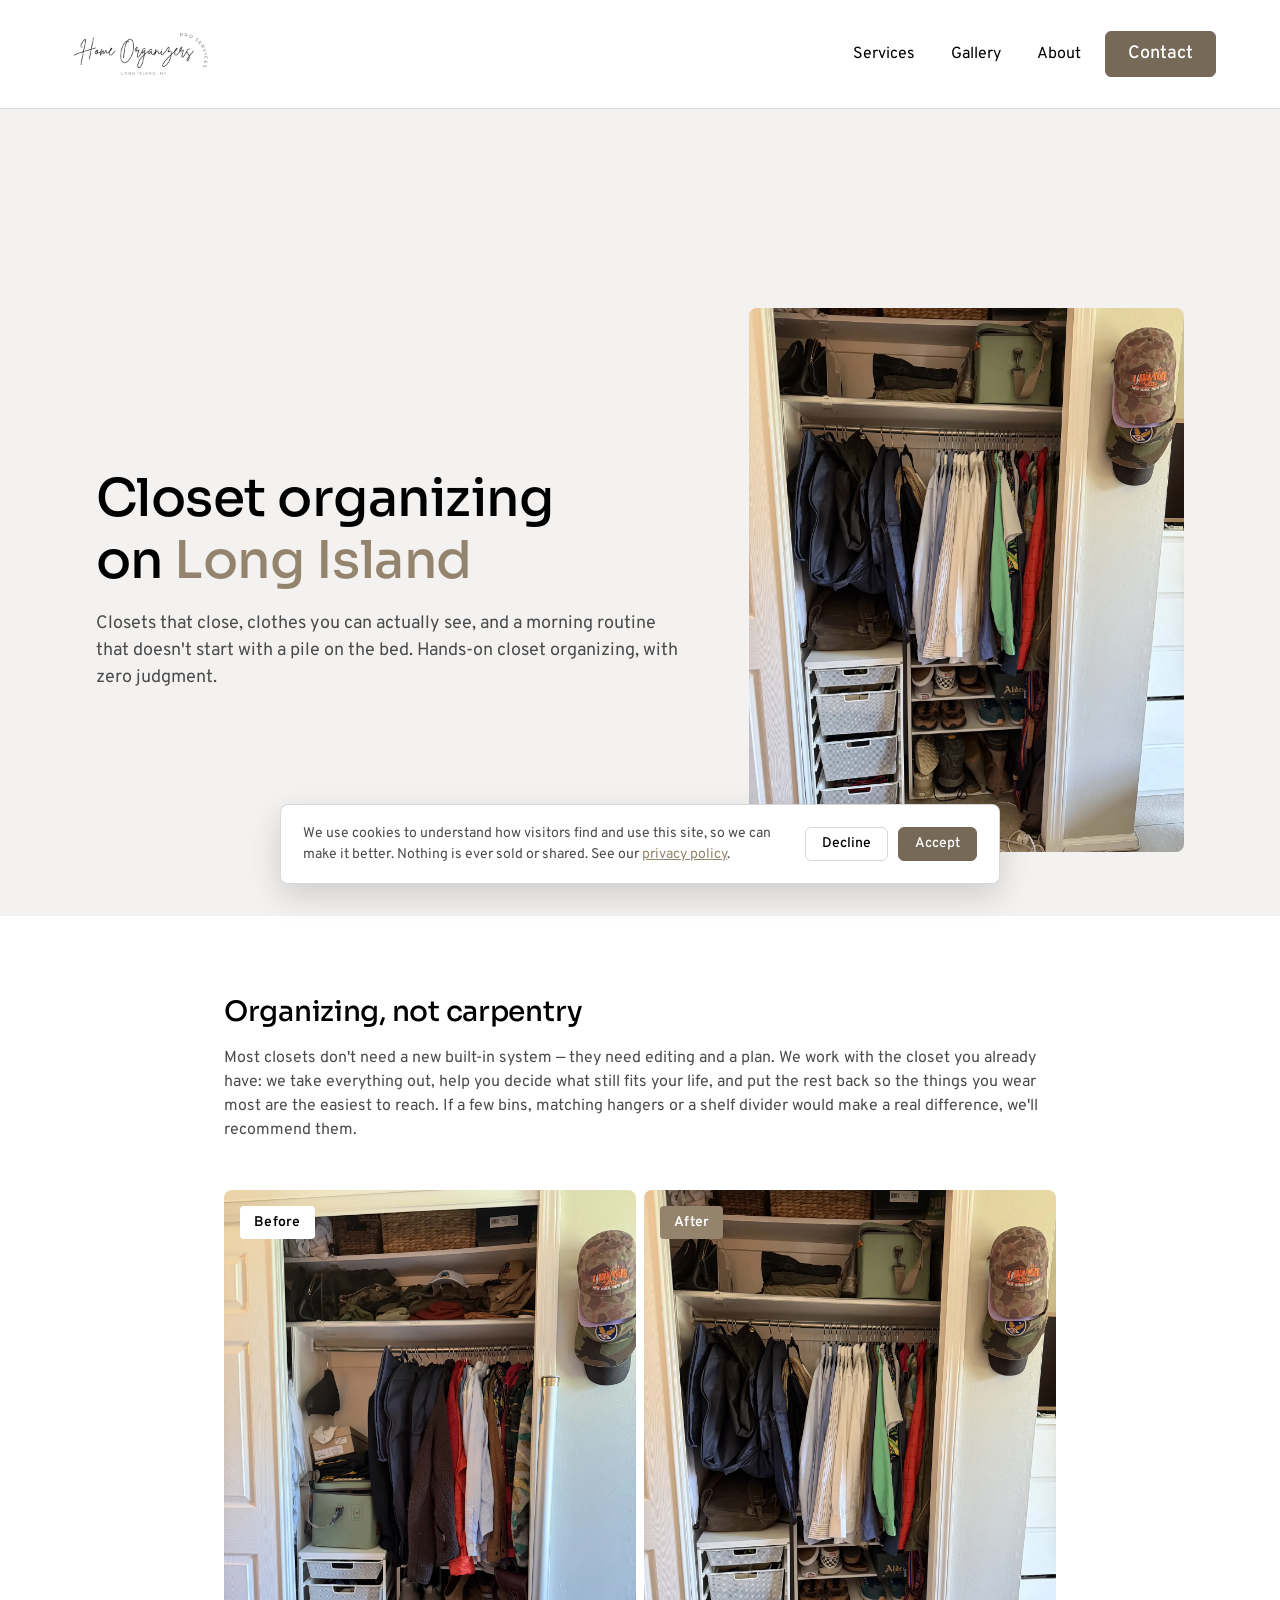
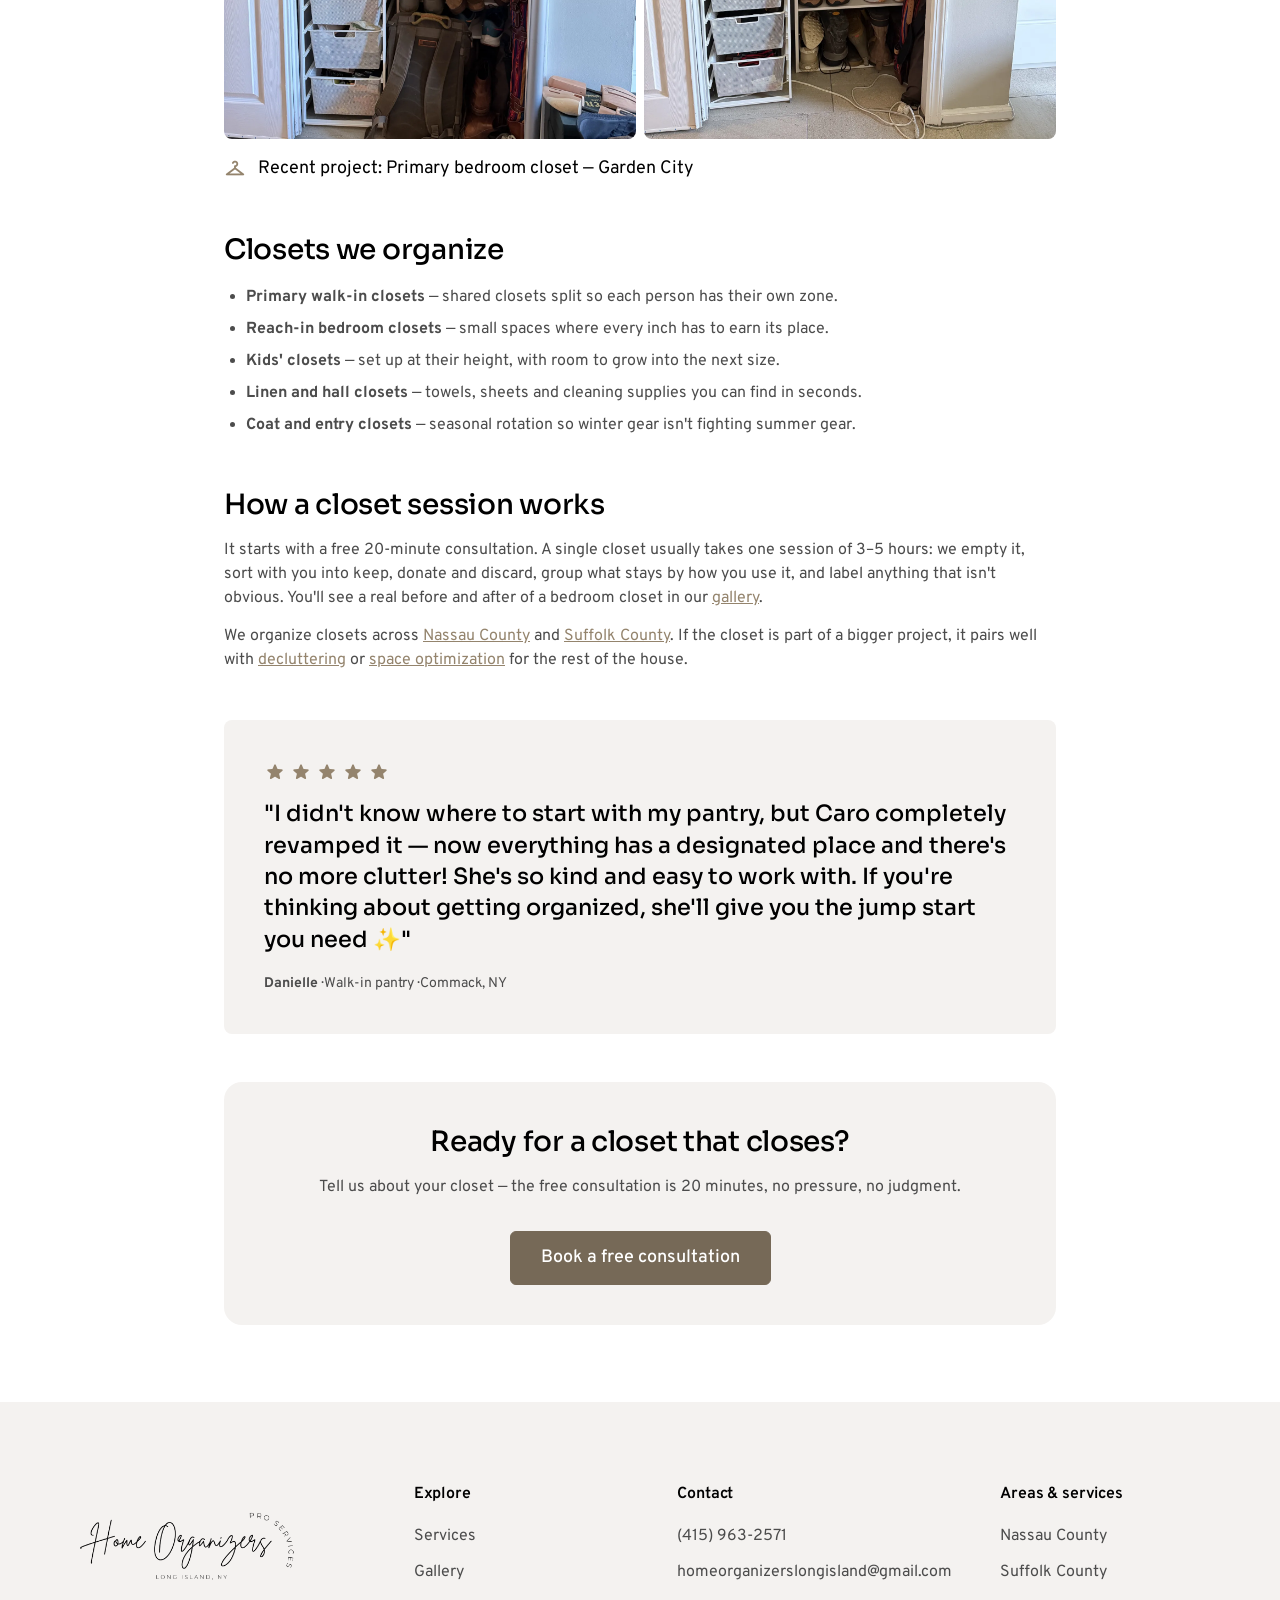
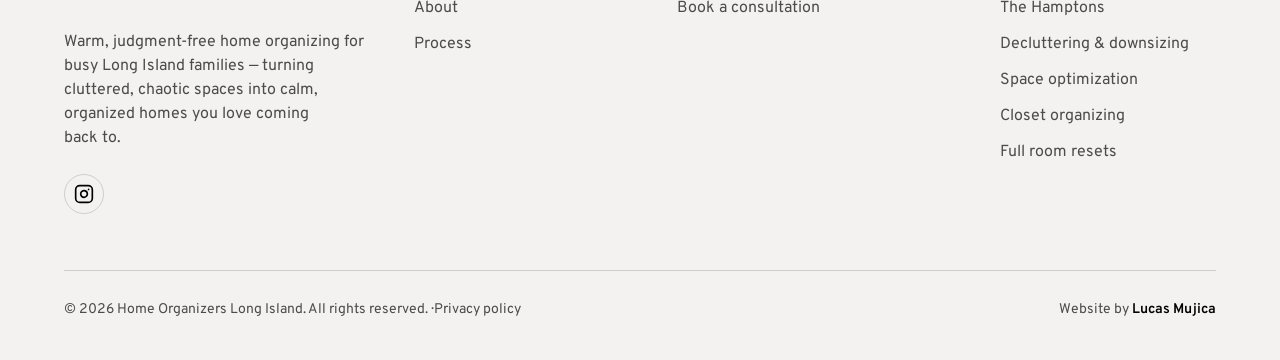
==== closet-organizing-long-island.html @ 24fa1052 "Hide the contact form once the thank-you message shows contact-form.js sets form.hidden on success, " ====
<!doctype html>
<html lang="en">
    <head>
        <meta charset="utf-8" />
        <meta name="viewport" content="width=device-width, initial-scale=1" />
        <title>
            Closet Organizer on Long Island, NY — Closet Organizing Services
        </title>
        <meta
            name="description"
            content="Closet organizing on Long Island, NY — walk-in, reach-in, kids' and linen closets, organized around how you get dressed. We work with what you have. Free 20-minute consultation."
        />
        <link
            rel="canonical"
            href="https://homeorganizersli.com/closet-organizing-long-island.html"
        />
        <link
            rel="icon"
            type="image/png"
            href="assets/images/favicon.png"
        />
        <link rel="apple-touch-icon" href="assets/images/favicon.png" />
        <meta name="theme-color" content="#94846d" />

        <!-- Open Graph / Facebook -->
        <meta property="og:type" content="website" />
        <meta property="og:site_name" content="Home Organizers Long Island" />
        <meta property="og:locale" content="en_US" />
        <meta property="og:url" content="https://homeorganizersli.com/closet-organizing-long-island.html" />
        <meta property="og:title" content="Closet Organizer on Long Island, NY — Closet Organizing Services" />
        <meta property="og:description" content="Closet organizing on Long Island, NY — walk-in, reach-in, kids' and linen closets, organized around how you get dressed. We work with what you have. Free 20-minute consultation." />
        <meta property="og:image" content="https://homeorganizersli.com/assets/images/og-space-optimization.jpg" />
        <meta property="og:image:width" content="1200" />
        <meta property="og:image:height" content="630" />
        <meta property="og:image:alt" content="Organized closet on Long Island with clothes grouped and everything in its place" />

        <!-- Twitter -->
        <meta name="twitter:card" content="summary_large_image" />
        <meta name="twitter:url" content="https://homeorganizersli.com/closet-organizing-long-island.html" />
        <meta name="twitter:title" content="Closet Organizer on Long Island, NY — Closet Organizing Services" />
        <meta name="twitter:description" content="Closet organizing on Long Island, NY — walk-in, reach-in, kids' and linen closets, organized around how you get dressed. We work with what you have. Free 20-minute consultation." />
        <meta name="twitter:image" content="https://homeorganizersli.com/assets/images/og-space-optimization.jpg" />
        <script type="application/ld+json">
            {
                "@context": "https://schema.org",
                "@type": "Service",
                "serviceType": "Closet organizing",
                "provider": {
                    "@type": "ProfessionalService",
                    "name": "Home Organizers Long Island",
                    "url": "https://homeorganizersli.com/",
                    "telephone": "+1-415-963-2571"
                },
                "areaServed": [
                    { "@type": "AdministrativeArea", "name": "Nassau County" },
                    { "@type": "AdministrativeArea", "name": "Suffolk County" }
                ],
                "url": "https://homeorganizersli.com/closet-organizing-long-island.html"
            }
        </script>
        <script type="application/ld+json">
            {
                "@context": "https://schema.org",
                "@type": "BreadcrumbList",
                "itemListElement": [
                    {
                        "@type": "ListItem",
                        "position": 1,
                        "name": "Home",
                        "item": "https://homeorganizersli.com/"
                    },
                    {
                        "@type": "ListItem",
                        "position": 2,
                        "name": "Closet Organizing",
                        "item": "https://homeorganizersli.com/closet-organizing-long-island.html"
                    }
                ]
            }
        </script>
        <link rel="preconnect" href="https://fonts.googleapis.com" />
        <link rel="preconnect" href="https://fonts.gstatic.com" crossorigin />
        <link rel="preconnect" href="https://www.googletagmanager.com" />
        <link rel="preconnect" href="https://www.clarity.ms" />
        <link
            rel="stylesheet"
            href="https://fonts.googleapis.com/css2?family=Material+Symbols+Rounded:opsz,wght,FILL,GRAD@20..48,100..700,0..1,-50..200&amp;display=block"
        />
        <link rel="stylesheet" href="styles.css?v=4" />
        <link rel="stylesheet" href="contact-form.css?v=3" />
    </head>
    <body>
        <header class="nav">
            <div class="nav-inner">
                <a
                    href="index.html"
                    class="nav-logo"
                    aria-label="Home Organizers Long Island — home"
                >
                    <img
                        src="assets/images/logo-li.png"
                        alt="Home Organizers Long Island"
                        width="912"
                        height="480"
                        loading="eager"
                        decoding="async"
                    />
                </a>
                <nav class="nav-links" aria-label="Primary">
                    <a href="index.html#services">Services</a>
                    <a href="index.html#gallery">Gallery</a>
                    <a href="index.html#about">About</a>
                </nav>
                <div class="nav-right">
                    <a href="index.html#contact" data-open-contact="" class="btn btn--primary btn--nav"
                        >Contact</a
                    >
                </div>
            </div>
        </header>

        <main>
            <section class="subpage-hero subpage-hero--media">
                <div class="container">
                    <div class="subpage-hero-copy">
                        <h1 class="h2">
                            Closet organizing on
                            <em>Long Island</em>
                        </h1>
                        <p class="lead">
                            Closets that close, clothes you can actually see, and a
                            morning routine that doesn't start with a pile on the
                            bed. Hands-on closet organizing, with zero judgment.
                        </p>
                    </div>
                    <figure class="subpage-hero-figure">
                        <img
                            src="assets/images/after1.webp"
                            alt="Organized primary bedroom closet with shirts hung together and shoes on shelves"
                            width="1500"
                            height="2000"
                            fetchpriority="high"
                            decoding="async"
                        />
                    </figure>
                </div>
            </section>
            <section class="subpage-body">
                <div class="container">
                    <h2 class="h5">Organizing, not carpentry</h2>
                    <p>
                        Most closets don't need a new built-in system — they
                        need editing and a plan. We work with the closet you
                        already have: we take everything out, help you decide
                        what still fits your life, and put the rest back so the
                        things you wear most are the easiest to reach. If a few
                        bins, matching hangers or a shelf divider would make a
                        real difference, we'll recommend them.
                    </p>

                    <figure class="subpage-project">
                        <div class="ba-pair">
                            <div class="ba-frame ba-frame--before">
                                <span class="ba-tag">Before</span
                                ><img src="assets/images/before1.webp" alt="Primary bedroom closet in Garden City before organizing, with clothes piled on the shelves" width="1500" height="2000" loading="lazy" decoding="async" />
                            </div>
                            <div class="ba-frame ba-frame--after">
                                <span class="ba-tag">After</span
                                ><img src="assets/images/after1.webp" alt="The same closet after organizing, with shirts hung together and shoes on their own shelves" width="1500" height="2000" loading="lazy" decoding="async" />
                            </div>
                        </div>
                        <figcaption class="ba-caption">
                            <span class="ms" aria-hidden="true">checkroom</span>
                            <p>Recent project: Primary bedroom closet — Garden City</p>
                        </figcaption>
                    </figure>

                    <h2 class="h5">Closets we organize</h2>
                    <ul>
                        <li>
                            <strong>Primary walk-in closets</strong> — shared
                            closets split so each person has their own zone.
                        </li>
                        <li>
                            <strong>Reach-in bedroom closets</strong> — small
                            spaces where every inch has to earn its place.
                        </li>
                        <li>
                            <strong>Kids' closets</strong> — set up at their
                            height, with room to grow into the next size.
                        </li>
                        <li>
                            <strong>Linen and hall closets</strong> — towels,
                            sheets and cleaning supplies you can find in
                            seconds.
                        </li>
                        <li>
                            <strong>Coat and entry closets</strong> — seasonal
                            rotation so winter gear isn't fighting summer gear.
                        </li>
                    </ul>

                    <h2 class="h5">How a closet session works</h2>
                    <p>
                        It starts with a free 20-minute consultation. A single
                        closet usually takes one session of 3–5 hours: we empty
                        it, sort with you into keep, donate and discard, group
                        what stays by how you use it, and label anything that
                        isn't obvious. You'll see a real before and after of a
                        bedroom closet in our
                        <a href="index.html#gallery">gallery</a>.
                    </p>
                    <p>
                        We organize closets across
                        <a href="home-organizer-nassau-county.html"
                            >Nassau County</a
                        >
                        and
                        <a href="home-organizer-suffolk-county.html"
                            >Suffolk County</a
                        >. If the closet is part of a bigger project, it pairs
                        well with
                        <a href="decluttering-long-island.html"
                            >decluttering</a
                        >
                        or
                        <a href="space-optimization-long-island.html"
                            >space optimization</a
                        >
                        for the rest of the house.
                    </p>

                    <div class="subpage-quote">
                        <div class="testi-stars" aria-label="5 out of 5 stars"><span class="ms fill">star</span><span class="ms fill">star</span><span class="ms fill">star</span><span class="ms fill">star</span><span class="ms fill">star</span></div>
                        <blockquote>
                            <p>"I didn't know where to start with my pantry, but Caro completely revamped it — now everything has a designated place and there's no more clutter! She's so kind and easy to work with. If you're thinking about getting organized, she'll give you the jump start you need ✨"</p>
                        </blockquote>
                        <p class="who"><b>Danielle</b> · Walk-in pantry · Commack, NY</p>
                    </div>

                    <div class="subpage-cta">
                        <h2 class="h5">Ready for a closet that closes?</h2>
                        <p>
                            Tell us about your closet — the free consultation is
                            20 minutes, no pressure, no judgment.
                        </p>
                        <a
                            href="index.html#contact" data-open-contact="Closet"
                            class="btn btn--primary btn--lg"
                            >Book a free consultation</a
                        >
                    </div>
                </div>
            </section>
        </main>

        <footer class="footer">
            <div class="footer-inner">
                <div class="footer-top">
                    <div class="footer-brand">
                        <img
                            src="assets/images/logo-li.png"
                            alt="Home Organizers Long Island"
                            width="912"
                            height="480"
                            loading="eager"
                            decoding="async"
                        />
                        <p>
                            Warm, judgment-free home organizing for busy Long Island
                            families — turning cluttered, chaotic spaces into calm,
                            organized homes you love coming back to.
                        </p>
                        <div class="footer-social">
                            <a
                                href="https://www.instagram.com/homeorganizerslongisland/"
                                target="_blank"
                                rel="noopener"
                                aria-label="Instagram"
                            >
                                <svg
                                    viewBox="0 0 24 24"
                                    width="20"
                                    height="20"
                                    fill="none"
                                    stroke="currentColor"
                                    stroke-width="2"
                                    stroke-linecap="round"
                                    stroke-linejoin="round"
                                    aria-hidden="true"
                                >
                                    <rect
                                        x="2"
                                        y="2"
                                        width="20"
                                        height="20"
                                        rx="5"
                                        ry="5"
                                    ></rect>
                                    <path
                                        d="M16 11.37A4 4 0 1 1 12.63 8 4 4 0 0 1 16 11.37z"
                                    ></path>
                                    <line
                                        x1="17.5"
                                        y1="6.5"
                                        x2="17.51"
                                        y2="6.5"
                                    ></line>
                                </svg>
                            </a>
                        </div>
                    </div>
                    <div class="footer-col">
                        <h4>Explore</h4>
                        <ul>
                            <li><a href="index.html#services">Services</a></li>
                            <li><a href="index.html#gallery">Gallery</a></li>
                            <li><a href="index.html#about">About</a></li>
                            <li><a href="index.html#process">Process</a></li>
                        </ul>
                    </div>
                    <div class="footer-col">
                        <h4>Contact</h4>
                        <ul>
                            <li><a href="tel:+14159632571">(415) 963-2571</a></li>
                            <li>
                                <a href="mailto:homeorganizerslongisland@gmail.com"
                                    >homeorganizerslongisland@gmail.com</a
                                >
                            </li>
                            <li>
                                <a href="index.html#contact" data-open-contact="">Book a consultation</a>
                            </li>
                        </ul>
                    </div>
                    <div class="footer-col">
                        <h4>Areas &amp; services</h4>
                        <ul>
                            <li>
                                <a href="home-organizer-nassau-county.html"
                                    >Nassau County</a
                                >
                            </li>
                            <li>
                                <a href="home-organizer-suffolk-county.html"
                                    >Suffolk County</a
                                >
                            </li>
                            <li>
                                <a href="home-organizer-hamptons.html"
                                    >The Hamptons</a
                                >
                            </li>
                            <li>
                                <a href="decluttering-long-island.html"
                                    >Decluttering &amp; downsizing</a
                                >
                            </li>
                            <li>
                                <a href="space-optimization-long-island.html"
                                    >Space optimization</a
                                >
                            </li>
                            <li>
                                <a href="closet-organizing-long-island.html"
                                    >Closet organizing</a
                                >
                            </li>
                            <li>
                                <a href="room-resets-long-island.html"
                                    >Full room resets</a
                                >
                            </li>
                        </ul>
                    </div>
                </div>
                <div class="footer-legal">
                    <p>
                        &copy; 2026 Home Organizers Long Island. All rights
                        reserved. · <a href="privacy.html">Privacy policy</a>
                    </p>
                    <p class="footer-credit">
                        Website by
                        <a
                            href="https://lucasmujica.dev/work/home-organizers"
                            target="_blank"
                            rel="noopener"
                            >Lucas Mujica</a
                        >
                    </p>
                </div>
            </div>
        </footer>
        <dialog id="contactModal" class="hc-root hc-modal" aria-labelledby="contactModalTitle">
        <div class="hc-sheet">
        <div class="hc-modal-head"><span class="hc-grab" aria-hidden="true"></span><h2 class="hc-modal-title" id="contactModalTitle">Book your free consultation</h2><button type="button" class="hc-close" data-close="" aria-label="Close"><span class="ms" aria-hidden="true">close</span></button></div>
        <div class="hc-modal-body">
        <div class="hc-panel">
        <form id="contactForm" name="contact" method="POST" action="/thank-you.html" data-netlify="true" data-netlify-honeypot="bot-field" enctype="multipart/form-data">
        <input type="hidden" name="form-name" value="contact">
        <p class="hc-hp" aria-hidden="true"><label>Leave this empty <input name="bot-field" tabindex="-1" autocomplete="off"></label></p>
        <div class="hc-progress js-only">
        <p id="hcProgress" aria-live="polite"><b>Step 1 of 3</b> · Your space</p>
        <div class="hc-bar" aria-hidden="true"><span class="is-on"></span><span></span><span></span></div>
        </div>
        <div class="hc-step" data-step="0" role="group" aria-label="Step 1 of 3: Your space" tabindex="-1">
        <fieldset class="hc-group" data-for="need" aria-describedby="hcNeedHint err-need">
        <legend>What space needs help?</legend>
        <p class="hc-help hc-need-hint js-only" id="hcNeedHint">Choose one to continue.</p>
        <div class="hc-options">
        <label class="hc-opt"><input type="radio" name="need" value="Closet" required=""><span class="hc-card"><span class="ms hc-ico" aria-hidden="true">checkroom</span><span>Closet</span><span class="hc-tick" aria-hidden="true"><span class="ms">check</span></span></span></label>
        <label class="hc-opt"><input type="radio" name="need" value="Pantry &amp; kitchen"><span class="hc-card"><span class="ms hc-ico" aria-hidden="true">kitchen</span><span>Pantry &amp; kitchen</span><span class="hc-tick" aria-hidden="true"><span class="ms">check</span></span></span></label>
        <label class="hc-opt"><input type="radio" name="need" value="Playroom"><span class="hc-card"><span class="ms hc-ico" aria-hidden="true">toys</span><span>Playroom</span><span class="hc-tick" aria-hidden="true"><span class="ms">check</span></span></span></label>
        <label class="hc-opt"><input type="radio" name="need" value="Garage &amp; basement"><span class="hc-card"><span class="ms hc-ico" aria-hidden="true">garage</span><span>Garage &amp; basement</span><span class="hc-tick" aria-hidden="true"><span class="ms">check</span></span></span></label>
        <label class="hc-opt"><input type="radio" name="need" value="Whole home"><span class="hc-card"><span class="ms hc-ico" aria-hidden="true">home</span><span>Whole home</span><span class="hc-tick" aria-hidden="true"><span class="ms">check</span></span></span></label>
        <label class="hc-opt"><input type="radio" name="need" value="Moving &amp; downsizing"><span class="hc-card"><span class="ms hc-ico" aria-hidden="true">package_2</span><span>Moving &amp; downsizing</span><span class="hc-tick" aria-hidden="true"><span class="ms">check</span></span></span></label>
        <label class="hc-opt"><input type="radio" name="need" value="Digital workspace"><span class="hc-card"><span class="ms hc-ico" aria-hidden="true">laptop_mac</span><span>Digital workspace</span><span class="hc-tick" aria-hidden="true"><span class="ms">check</span></span></span></label>
        <label class="hc-opt"><input type="radio" name="need" value="Other"><span class="hc-card"><span class="ms hc-ico" aria-hidden="true">more_horiz</span><span>Other</span><span class="hc-tick" aria-hidden="true"><span class="ms">check</span></span></span></label>
        </div>
        </fieldset>
        <p class="hc-err" id="err-need" hidden=""><span class="ms" aria-hidden="true">error</span><span></span></p>
        </div>
        <div class="hc-step" data-step="1" role="group" aria-label="Step 2 of 3: Where &amp; when" tabindex="-1">
        <div class="hc-field" data-for="location">
        <label for="hcLocation" class="hc-q">Where’s your home?</label>
        <input type="text" id="hcLocation" name="location" autocomplete="address-level2" placeholder="Town or ZIP" required="" aria-describedby="err-location">
        <p class="hc-err" id="err-location" hidden=""><span class="ms" aria-hidden="true">error</span><span></span></p>
        </div>
        <fieldset class="hc-group" data-for="timeline" aria-describedby="err-timeline">
        <legend class="hc-q">When would you like to start?</legend>
        <div class="hc-chips">
        <label class="hc-chip"><input type="radio" name="timeline" value="ASAP" required=""><span>ASAP</span></label>
        <label class="hc-chip"><input type="radio" name="timeline" value="This month"><span>This month</span></label>
        <label class="hc-chip"><input type="radio" name="timeline" value="Just exploring"><span>Just exploring</span></label>
        </div>
        <div style="margin-top:10px"><p class="hc-err" id="err-timeline" hidden=""><span class="ms" aria-hidden="true">error</span><span></span></p></div>
        </fieldset>
        <div class="hc-nav js-only"><button type="button" class="hc-back" data-back=""><span class="ms" aria-hidden="true">arrow_back</span><span>Back</span></button><button type="button" class="hc-btn" data-next=""><span>Continue</span><span class="ms" aria-hidden="true">arrow_forward</span></button></div>
        </div>
        <div class="hc-step" data-step="2" role="group" aria-label="Step 3 of 3: How to reach you" tabindex="-1">
        <div class="hc-field" data-for="fullName">
        <label for="hcName">Name</label>
        <input type="text" id="hcName" name="fullName" autocomplete="name" required="" aria-describedby="err-fullName">
        <p class="hc-err" id="err-fullName" hidden=""><span class="ms" aria-hidden="true">error</span><span></span></p>
        </div>
        <fieldset class="hc-group" data-for="contactPref" aria-describedby="err-contactPref">
        <legend class="hc-q hc-q-sm">Best way to reach you?</legend>
        <div class="hc-chips">
        <label class="hc-chip"><input type="radio" name="contactPref" value="Text" required=""><span><span class="ms" aria-hidden="true">sms</span>Text</span></label>
        <label class="hc-chip"><input type="radio" name="contactPref" value="Call"><span><span class="ms" aria-hidden="true">call</span>Call</span></label>
        <label class="hc-chip"><input type="radio" name="contactPref" value="Email"><span><span class="ms" aria-hidden="true">mail</span>Email</span></label>
        </div>
        <div style="margin-top:10px"><p class="hc-err" id="err-contactPref" hidden=""><span class="ms" aria-hidden="true">error</span><span></span></p></div>
        </fieldset>
        <div class="hc-2col">
        <div class="hc-field" data-for="phone">
        <label for="hcPhone">Phone <span class="hc-tag" id="tag-phone"></span></label>
        <input type="tel" id="hcPhone" name="phone" autocomplete="tel" inputmode="tel" aria-describedby="err-phone">
        <p class="hc-err" id="err-phone" hidden=""><span class="ms" aria-hidden="true">error</span><span></span></p>
        </div>
        <div class="hc-field" data-for="email">
        <label for="hcEmail">Email <span class="hc-tag" id="tag-email"></span></label>
        <input type="email" id="hcEmail" name="email" autocomplete="email" aria-describedby="err-email">
        <p class="hc-err" id="err-email" hidden=""><span class="ms" aria-hidden="true">error</span><span></span></p>
        </div>
        </div>
        <div class="hc-field" data-for="photo">
        <span class="hc-flabel" id="hcPhotoLabel">Send a photo (optional) — no tidying first!</span>
        <label class="hc-drop" for="hcPhoto"><span class="ms" aria-hidden="true">add_photo_alternate</span><span><b>Add up to 3 photos</b><small>Tap to choose, or drop them here</small></span><input type="file" id="hcPhoto" name="photo" accept="image/*" multiple="" aria-labelledby="hcPhotoLabel" aria-describedby="err-photo"></label>
        <input type="file" name="photo2" accept="image/*" hidden><input type="file" name="photo3" accept="image/*" hidden>
        <ul class="hc-thumbs js-only" id="hcThumbs" aria-label="Selected photos"></ul>
        <p class="hc-err" id="err-photo" hidden=""><span class="ms" aria-hidden="true">error</span><span></span></p>
        </div>
        <div class="hc-field">
        <label for="hcMessage">Message <span class="hc-tag">(optional)</span></label>
        <textarea id="hcMessage" name="message" rows="3" placeholder="Anything you’d like Caro to know"></textarea>
        </div>
        <div class="hc-alert" id="formError" role="alert" hidden="">
        <p><span class="ms" aria-hidden="true">error</span><span>Your request didn’t go through — that’s on us, not you.</span></p>
        <p>Everything you typed is still here, so you can try again. Or reach Caro directly:</p>
        <ul><li><a href="tel:+14159632571"><span class="ms" aria-hidden="true">call</span>(415) 963-2571</a></li><li><a href="mailto:homeorganizerslongisland@gmail.com"><span class="ms" aria-hidden="true">mail</span>homeorganizerslongisland@gmail.com</a></li></ul>
        </div>
        </div>
        <div class="hc-send">
        <div class="hc-nav"><button type="button" class="hc-back js-only" data-back=""><span class="ms" aria-hidden="true">arrow_back</span><span>Back</span></button><button type="submit" class="hc-btn hc-btn-main"><span class="hc-idle">Book my free consultation</span><span class="hc-sending" aria-hidden="true"><span class="hc-spin"></span>Sending…</span></button></div>
        <p class="hc-privacy">We’ll never share your details — <a href="privacy.html">privacy policy</a>.</p>
        </div>
        <p class="hc-sr" id="hcStatus" aria-live="polite"></p>
        </form>
        <div class="hc-success" id="hcSuccess" hidden="">
        <span class="ms" aria-hidden="true">check</span>
        <h3 tabindex="-1">Thank you<span id="hcSuccessName"></span> — it’s on its way.</h3>
        <p>Caro will reach out personally to set up your free consultation. No need to tidy up before then.</p><button type="button" class="hc-btn" data-close="">Close</button>
        </div>
        </div>
        <div class="hc-direct">
        <p><span class="hc-pre">Prefer to talk?</span><a href="sms:+14159632571" aria-label="Text us at (415) 963-2571"><span class="ms" aria-hidden="true">sms</span>Text</a><span class="hc-dot" aria-hidden="true">·</span><a href="tel:+14159632571" aria-label="Call (415) 963-2571"><span class="ms" aria-hidden="true">call</span>Call</a><span class="hc-dot" aria-hidden="true">·</span><a href="mailto:homeorganizerslongisland@gmail.com" aria-label="Email homeorganizerslongisland@gmail.com"><span class="ms" aria-hidden="true">mail</span>Email</a><span class="hc-phone">(415) 963-2571</span></p>
        <p class="hc-area"><span class="ms" aria-hidden="true">location_on</span>Long Island, NYC &amp; beyond</p>
        </div>
        </div>
        </div>
        </dialog>
        <script src="analytics.js?v=2" defer></script>
        <script src="script.js?v=4" defer></script>
        <script src="contact-form.js?v=1" defer></script>
    </body>
</html>
---- styles.css ----
/* ============================================================
   Home Organizers Long Island — Marketing site
   Foundations from the Home Organizers LI Design System.
   Headings: Sora 500. Body: Overpass 400. Accent: Arrowtown taupe.
   ============================================================ */

/* ---------- Fonts (local woff2) ---------- */
@font-face {
    font-family: 'Sora';
    font-weight: 400;
    font-display: swap;
    src: url('assets/fonts/sora-400.woff2') format('woff2');
}
@font-face {
    font-family: 'Sora';
    font-weight: 500;
    font-display: swap;
    src: url('assets/fonts/sora-500.woff2') format('woff2');
}
@font-face {
    font-family: 'Sora';
    font-weight: 600;
    font-display: swap;
    src: url('assets/fonts/sora-600.woff2') format('woff2');
}
@font-face {
    font-family: 'Sora';
    font-weight: 700;
    font-display: swap;
    src: url('assets/fonts/sora-700.woff2') format('woff2');
}
@font-face {
    font-family: 'Overpass';
    font-weight: 300;
    font-display: swap;
    src: url('assets/fonts/overpass-300.woff2') format('woff2');
}
@font-face {
    font-family: 'Overpass';
    font-weight: 400;
    font-display: swap;
    src: url('assets/fonts/overpass-400.woff2') format('woff2');
}
@font-face {
    font-family: 'Overpass';
    font-weight: 500;
    font-display: swap;
    src: url('assets/fonts/overpass-500.woff2') format('woff2');
}
@font-face {
    font-family: 'Overpass';
    font-weight: 600;
    font-display: swap;
    src: url('assets/fonts/overpass-600.woff2') format('woff2');
}
@font-face {
    font-family: 'Overpass';
    font-weight: 700;
    font-display: swap;
    src: url('assets/fonts/overpass-700.woff2') format('woff2');
}

:root {
    /* Neutral palette */
    --color-neutral-darkest: #000000;
    --color-neutral-darker: #191919;
    --color-neutral-dark: #4c4c4c;
    --color-neutral: #7f7f7f;
    --color-neutral-light: #b2b2b2;
    --color-neutral-lighter: #d8d8d8;
    --color-neutral-lightest: #f2f2f2;
    --color-white: #ffffff;

    /* Arrowtown — brand accent (warm taupe) */
    --color-arrowtown-lightest: #f4f2f0;
    --color-arrowtown-lighter: #e9e6e1;
    --color-arrowtown-light: #b4a898;
    --color-arrowtown: #94846d;
    --color-arrowtown-dark: #766957;
    --color-arrowtown-darker: #3b342b;
    --color-arrowtown-darkest: #2c2720;

    /* Alpha tints */
    --color-ink-5: color-mix(in srgb, var(--color-neutral-darkest), transparent 95%);
    --color-ink-10: color-mix(
        in srgb,
        var(--color-neutral-darkest),
        transparent 90%
    );
    --color-ink-15: color-mix(
        in srgb,
        var(--color-neutral-darkest),
        transparent 85%
    );
    --color-ink-50: color-mix(
        in srgb,
        var(--color-neutral-darkest),
        transparent 50%
    );
    --color-ink-60: color-mix(
        in srgb,
        var(--color-neutral-darkest),
        transparent 40%
    );
    --color-white-10: color-mix(in srgb, var(--color-white), transparent 90%);
    --color-white-20: color-mix(in srgb, var(--color-white), transparent 80%);

    /* Semantic roles */
    --fg1: var(--color-neutral-darkest);
    --fg2: var(--color-neutral-dark);
    --fg-muted: var(--color-neutral);
    --bg1: var(--color-white);
    --bg2: var(--color-arrowtown-lightest);
    --bg3: var(--color-neutral-lightest);
    --accent: var(--color-arrowtown);
    --accent-hover: var(--color-arrowtown-dark);
    --border: var(--color-ink-15);
    --surface: var(--color-white);
    --scrim: var(--color-ink-50);

    /* Type families */
    --font-heading: 'Sora', sans-serif;
    --font-body: 'Overpass', sans-serif;
    --weight-heading: 500;
    --weight-body: 400;

    /* Type scale (desktop) */
    --text-h1: 4.5rem;
    --text-h1-lh: 1.2;
    --text-h1-ls: -0.01em;
    --text-h2: 3.25rem;
    --text-h2-lh: 1.2;
    --text-h2-ls: -0.01em;
    --text-h3: 2.75rem;
    --text-h3-lh: 1.2;
    --text-h3-ls: -0.01em;
    --text-h4: 2.25rem;
    --text-h4-lh: 1.3;
    --text-h4-ls: -0.01em;
    --text-h5: 1.75rem;
    --text-h5-lh: 1.4;
    --text-h5-ls: -0.01em;
    --text-h6: 1.375rem;
    --text-h6-lh: 1.4;
    --text-h6-ls: -0.01em;
    --text-large: 1.375rem;
    --text-large-lh: 1.5;
    --text-medium: 1.125rem;
    --text-medium-lh: 1.5;
    --text-regular: 1rem;
    --text-regular-lh: 1.5;
    --text-small: 0.875rem;
    --text-small-lh: 1.5;
    --text-tiny: 0.75rem;
    --text-tiny-lh: 1.5;

    /* Radii */
    --radius-button: 0.375rem;
    --radius-tag: 0.25rem;
    --radius-input: 0.375rem;
    --radius-card: 0.5rem;
    --radius-image: 0.5rem;
    --radius-badge: 0.375rem;
    --radius-checkbox: 0.125rem;

    --border-width: 1px;
    --container-max: 80rem;
    --section-pad-y: 7rem;
    --section-pad-x: 5%;
}

@media (max-width: 991px) {
    :root {
        --text-h1: 2.75rem;
        --text-h2: 2.25rem;
        --text-h3: 2rem;
        --text-h4: 1.5rem;
        --text-h5: 1.25rem;
        --text-h6: 1.125rem;
        --text-large: 1.125rem;
        --text-medium: 1rem;
    }
}

/* ---------- Reset / base ---------- */
* {
    box-sizing: border-box;
}
html {
    scroll-behavior: smooth;
    /* --nav-h is kept in sync with the real nav height by script.js */
    scroll-padding-top: calc(var(--nav-h, 84px) + 24px);
}
body {
    margin: 0;
    font-family: var(--font-body);
    font-weight: var(--weight-body);
    color: var(--fg1);
    background: var(--bg1);
    line-height: 1.5;
    -webkit-font-smoothing: antialiased;
    text-rendering: optimizeLegibility;
}
img {
    display: block;
    max-width: 100%;
    /* width/height attributes reserve space while loading; without this the
       height attribute would beat each component's aspect-ratio. */
    height: auto;
}
a {
    color: inherit;
    text-decoration: none;
}
button {
    font-family: inherit;
}
h1,
h2,
h3,
h4,
h5,
h6 {
    font-family: var(--font-heading);
    font-weight: var(--weight-heading);
    margin: 0;
    letter-spacing: -0.01em;
    text-wrap: balance;
}
p {
    margin: 0;
    text-wrap: pretty;
}

.h1 {
    font-size: var(--text-h1);
    line-height: var(--text-h1-lh);
    letter-spacing: var(--text-h1-ls);
}
.h2 {
    font-size: var(--text-h2);
    line-height: var(--text-h2-lh);
    letter-spacing: var(--text-h2-ls);
}
.h3 {
    font-size: var(--text-h3);
    line-height: var(--text-h3-lh);
    letter-spacing: var(--text-h3-ls);
}
.h4 {
    font-size: var(--text-h4);
    line-height: var(--text-h4-lh);
    letter-spacing: var(--text-h4-ls);
}
.h5 {
    font-size: var(--text-h5);
    line-height: var(--text-h5-lh);
    letter-spacing: var(--text-h5-ls);
}
.h6 {
    font-size: var(--text-h6);
    line-height: var(--text-h6-lh);
    letter-spacing: var(--text-h6-ls);
}

/* ---------- Icons ---------- */
.ms {
    font-family: 'Material Symbols Rounded';
    font-style: normal;
    font-weight: 400;
    line-height: 1;
    font-variation-settings:
        'opsz' 24,
        'wght' 400,
        'FILL' 0,
        'GRAD' 0;
    -webkit-font-smoothing: antialiased;
    vertical-align: middle;
    user-select: none;
}
.ms.fill {
    font-variation-settings: 'FILL' 1;
}

/* ---------- Layout ---------- */
.section {
    padding: 64px var(--section-pad-x);
}
@media (min-width: 768px) {
    .section {
        padding: 96px var(--section-pad-x);
    }
}
@media (min-width: 992px) {
    .section {
        padding: 112px var(--section-pad-x);
    }
}
.container {
    max-width: var(--container-max);
    margin-inline: auto;
    width: 100%;
}
.scheme-1 {
    background: var(--color-white);
}
.scheme-2 {
    background: var(--color-arrowtown-lightest);
}
.scheme-3 {
    background: var(--color-neutral-lightest);
}

.eyebrow {
    font-family: var(--font-body);
    font-weight: 600;
    font-size: var(--text-regular);
    margin: 0 0 16px;
    color: var(--fg1);
}
.lead {
    font-size: var(--text-medium);
    line-height: 1.5;
    color: var(--fg2);
}
.muted {
    color: var(--fg2);
}
.center {
    text-align: center;
}
.mx-auto {
    margin-inline: auto;
}
.section-head {
    max-width: 48rem;
    margin-inline: auto;
    text-align: center;
}
.section-head .lead {
    margin-top: 20px;
}

/* ---------- Buttons ---------- */
.btn {
    display: inline-flex;
    align-items: center;
    justify-content: center;
    gap: 12px;
    border-radius: var(--radius-button);
    font-family: var(--font-body);
    font-weight: 500;
    font-size: var(--text-medium);
    padding: 11px 22px;
    border: 1px solid transparent;
    cursor: pointer;
    line-height: 1.2;
    white-space: nowrap;
    transition:
        background 0.2s ease,
        border-color 0.2s ease,
        color 0.2s ease,
        transform 0.05s ease;
}
.btn:active {
    transform: translateY(1px);
}
/* Button uses the darker taupe so white text clears WCAG AA (5.34:1).
   --accent (#94846D) stays for kickers, dots, icons & link hovers. */
.btn--primary {
    background: var(--color-arrowtown-dark);
    border-color: var(--color-arrowtown-dark);
    color: #fff;
}
.btn--primary:hover {
    background: var(--color-arrowtown-darker);
    border-color: var(--color-arrowtown-darker);
}
.btn--secondary {
    background: transparent;
    border-color: var(--border);
    color: var(--fg1);
    backdrop-filter: blur(10px);
}
.btn--secondary:hover {
    background: var(--color-ink-5);
}
.btn--dark {
    background: var(--color-neutral-darkest);
    border-color: var(--color-neutral-darkest);
    color: #fff;
}
.btn--dark:hover {
    background: var(--color-neutral-darker);
}
.btn--ghost-white {
    background: transparent;
    border-color: var(--color-white-20);
    color: #fff;
    backdrop-filter: blur(10px);
}
.btn--ghost-white:hover {
    background: var(--color-white-10);
}
.btn--sm {
    padding: 8px 16px;
    font-size: var(--text-small);
}
.btn--link {
    padding: 0;
    background: none;
    border: none;
    gap: 8px;
    color: var(--fg1);
    font-weight: 500;
    font-size: var(--text-medium);
    cursor: pointer;
}
.btn--link:hover {
    color: var(--accent);
}
.btn--link .ms {
    transition: transform 0.2s ease;
}
.btn--link:hover .ms {
    transform: translateX(3px);
}

/* ---------- Cards ---------- */
.card {
    border: 1px solid var(--border);
    border-radius: var(--radius-card);
    background: var(--surface);
    overflow: hidden;
}
.rounded-img {
    border-radius: var(--radius-image);
    object-fit: cover;
    width: 100%;
}

/* ============================================================
   NAVBAR
   ============================================================ */
.nav {
    position: sticky;
    top: 0;
    z-index: 70;
    background: color-mix(in srgb, var(--color-white), transparent 8%);
    backdrop-filter: blur(12px);
    border-bottom: 1px solid var(--border);
    padding-inline: var(--section-pad-x);
}
/* When the overlay is open the nav sits on a solid bg so logo + close button stay legible */
body.nav-open .nav {
    background: var(--color-white);
}
.nav-inner {
    width: 100%;
    max-width: var(--container-max);
    margin-inline: auto;
    display: flex;
    align-items: center;
    justify-content: space-between;
    gap: 24px;
    padding: 14px 0;
}
.nav-logo img {
    height: 80px;
    width: auto;
}
@media (max-width: 767px) {
    .nav-logo img {
        height: 56px;
    }
}
.nav-links {
    display: flex;
    align-items: center;
    gap: 36px;
    margin-left: auto;
}
.nav-links a {
    font-size: var(--text-regular);
    color: var(--fg1);
    transition: color 0.2s ease;
}
.nav-links a:hover {
    color: var(--accent);
}
.nav-right {
    display: flex;
    align-items: center;
    gap: 20px;
}

/* Pill-shaped menu toggle with animated bars */
.nav-toggle {
    display: none;
    align-items: center;
    gap: 10px;
    cursor: pointer;
    background: var(--color-arrowtown-lightest);
    border: 1px solid var(--border);
    border-radius: 999px;
    padding: 9px 18px 9px 16px;
    color: var(--fg1);
    font-family: var(--font-body);
    font-weight: 600;
    font-size: var(--text-small);
    transition:
        background 0.25s ease,
        border-color 0.25s ease;
}
.nav-toggle:hover {
    background: var(--color-arrowtown-lighter);
}
.nav-toggle-bars {
    position: relative;
    width: 20px;
    height: 14px;
    flex: none;
}
.nav-toggle-bars span {
    position: absolute;
    left: 0;
    width: 100%;
    height: 2px;
    border-radius: 2px;
    background: var(--fg1);
    transition:
        transform 0.3s cubic-bezier(0.4, 0, 0.2, 1),
        top 0.3s cubic-bezier(0.4, 0, 0.2, 1),
        opacity 0.2s ease;
}
.nav-toggle-bars span:nth-child(1) {
    top: 3px;
}
.nav-toggle-bars span:nth-child(2) {
    top: 9px;
}
.nav-toggle-label {
    line-height: 1;
    letter-spacing: 0.02em;
}
/* X state when open */
body.nav-open .nav-toggle-bars span:nth-child(1) {
    top: 6px;
    transform: rotate(45deg);
}
body.nav-open .nav-toggle-bars span:nth-child(2) {
    top: 6px;
    transform: rotate(-45deg);
}

/* Full-screen overlay menu */
.nav-overlay {
    position: fixed;
    inset: 0;
    z-index: 60;
    background: var(--color-white);
    display: flex;
    flex-direction: column;
    opacity: 0;
    visibility: hidden;
    transform: translateY(-8px);
    pointer-events: none;
    transition:
        opacity 0.35s ease,
        transform 0.35s ease,
        visibility 0.35s;
}
body.nav-open .nav-overlay {
    opacity: 1;
    visibility: visible;
    transform: none;
    pointer-events: auto;
}
.nav-overlay-inner {
    flex: 1;
    display: flex;
    flex-direction: column;
    justify-content: center;
    max-width: var(--container-max);
    width: 100%;
    margin-inline: auto;
    padding: calc(var(--nav-h, 84px) + 24px) var(--section-pad-x) 40px;
}
.nav-overlay-eyebrow {
    display: inline-flex;
    align-items: center;
    gap: 10px;
    align-self: flex-start;
    font-size: var(--text-small);
    font-weight: 600;
    color: var(--fg2);
    background: var(--color-arrowtown-lightest);
    border: 1px solid var(--border);
    padding: 8px 16px;
    border-radius: 999px;
    margin: 0 0 clamp(28px, 4vw, 44px);
}
.nav-overlay-eyebrow .dot {
    width: 8px;
    height: 8px;
    border-radius: 50%;
    background: var(--accent);
    flex: none;
}

.nav-overlay-links {
    display: flex;
    flex-direction: column;
    border-top: 1px solid var(--border);
}
.nav-overlay-links a {
    display: flex;
    align-items: center;
    gap: 18px;
    padding: clamp(16px, 2.4vw, 24px) 4px;
    border-bottom: 1px solid var(--border);
    font-family: var(--font-heading);
    font-weight: 500;
    font-size: clamp(1.9rem, 5.5vw, 2.75rem);
    letter-spacing: -0.01em;
    color: var(--fg1);
    transition:
        color 0.25s ease,
        padding-left 0.25s ease;
}
.nav-overlay-links a .i {
    font-family: var(--font-body);
    font-weight: 600;
    font-size: var(--text-small);
    color: var(--accent);
    flex: none;
    width: 1.8rem;
}
.nav-overlay-links a .t {
    flex: 1;
}
.nav-overlay-links a .ms {
    font-size: 26px;
    color: var(--fg-muted);
    opacity: 0;
    transform: translate(-6px, 6px);
    transition:
        opacity 0.25s ease,
        transform 0.25s ease,
        color 0.25s ease;
}
.nav-overlay-links a:hover {
    color: var(--accent);
    padding-left: 14px;
}
.nav-overlay-links a:hover .ms {
    opacity: 1;
    transform: none;
    color: var(--accent);
}

.nav-overlay-foot {
    margin-top: clamp(32px, 5vw, 52px);
}
.nav-overlay-cta {
    width: 100%;
}
.nav-overlay-contact {
    display: flex;
    flex-wrap: wrap;
    gap: 10px 28px;
    margin-top: 24px;
}
.nav-overlay-contact a {
    display: inline-flex;
    align-items: center;
    gap: 10px;
    font-size: var(--text-regular);
    color: var(--fg2);
    transition: color 0.2s ease;
}
.nav-overlay-contact a:hover {
    color: var(--accent);
}
.nav-overlay-contact .ms {
    font-size: 20px;
    color: var(--accent);
}

/* Stagger links in when the menu opens */
.nav-overlay-eyebrow,
.nav-overlay-links a,
.nav-overlay-foot {
    opacity: 0;
    transform: translateY(16px);
    transition:
        opacity 0.4s ease,
        transform 0.4s ease;
}
body.nav-open .nav-overlay-eyebrow {
    opacity: 1;
    transform: none;
    transition-delay: 0.12s;
}
body.nav-open .nav-overlay-links a {
    opacity: 1;
    transform: none;
}
body.nav-open .nav-overlay-links a:nth-child(1) {
    transition-delay: 0.16s;
}
body.nav-open .nav-overlay-links a:nth-child(2) {
    transition-delay: 0.22s;
}
body.nav-open .nav-overlay-links a:nth-child(3) {
    transition-delay: 0.28s;
}
body.nav-open .nav-overlay-links a:nth-child(4) {
    transition-delay: 0.34s;
}
body.nav-open .nav-overlay-foot {
    opacity: 1;
    transform: none;
    transition-delay: 0.42s;
}

@media (max-width: 991px) {
    .nav-links {
        display: none;
    }
    .nav-right .btn--nav {
        display: none;
    }
    .nav-toggle {
        display: inline-flex;
    }
}
@media (prefers-reduced-motion: reduce) {
    .nav-overlay,
    .nav-overlay-eyebrow,
    .nav-overlay-links a,
    .nav-overlay-foot,
    .nav-toggle-bars span {
        transition: none;
    }
}

/* ============================================================
   HERO — two-column editorial
   ============================================================ */
.hero {
    min-height: calc(100svh - var(--nav-h, 84px));
    display: flex;
    align-items: center;
    padding: clamp(24px, 4vw, 56px) var(--section-pad-x);
    background: var(--bg1);
    overflow: clip;
}
.hero-inner {
    width: 100%;
    max-width: var(--container-max);
    margin-inline: auto;
    display: grid;
    grid-template-columns: 1.05fr 0.95fr;
    gap: clamp(40px, 5vw, 80px);
    align-items: center;
}
.hero-copy {
    max-width: 40rem;
}
.hero-eyebrow {
    display: inline-flex;
    align-items: center;
    gap: 10px;
    font-size: var(--text-small);
    font-weight: 600;
    color: var(--fg2);
    background: var(--color-arrowtown-lightest);
    border: 1px solid var(--border);
    padding: 8px 16px;
    border-radius: 999px;
    margin-bottom: 28px;
}
.hero-eyebrow .dot {
    width: 8px;
    height: 8px;
    border-radius: 50%;
    background: var(--accent);
    flex: none;
    box-shadow: 0 0 0 4px color-mix(in srgb, var(--accent), transparent 80%);
}
.hero-title {
    font-family: var(--font-heading);
    font-weight: 500;
    font-size: clamp(2.4rem, 4.4vw, 3.9rem);
    line-height: 1.07;
    letter-spacing: -0.02em;
    margin: 0;
}
.hero-title em {
    font-style: normal;
    color: var(--accent);
    white-space: nowrap;
}
.hero-copy .lead {
    margin-top: 24px;
    max-width: 34rem;
    font-size: var(--text-large);
    line-height: 1.5;
    color: var(--fg2);
}
.hero-actions {
    display: flex;
    align-items: center;
    gap: 24px;
    flex-wrap: wrap;
    margin-top: 36px;
}
.btn--lg {
    padding: 15px 30px;
    font-size: var(--text-medium);
}

.hero-stats {
    display: grid;
    grid-template-columns: repeat(3, 1fr);
    gap: 24px;
    margin-top: clamp(40px, 5vw, 56px);
    padding-top: clamp(28px, 3vw, 36px);
    border-top: 1px solid var(--border);
}
.hero-stats .hstat {
    display: flex;
    flex-direction: column;
    gap: 4px;
}
.hero-stats .n {
    font-family: var(--font-heading);
    font-weight: 500;
    font-size: clamp(1.6rem, 2.4vw, 2.1rem);
    letter-spacing: -0.01em;
    color: var(--fg1);
}
.hero-stats .t {
    font-size: var(--text-small);
    line-height: 1.4;
    color: var(--fg2);
}

.hero-figure {
    position: relative;
    margin: 0;
}
.hero-figure img {
    width: 100%;
    aspect-ratio: 4/5;
    object-fit: cover;
    object-position: top center;
    border-radius: var(--radius-image);
}
.hero-chip {
    position: absolute;
    left: 24px;
    bottom: 24px;
    display: flex;
    align-items: center;
    gap: 12px;
    background: color-mix(in srgb, var(--color-white), transparent 8%);
    backdrop-filter: blur(10px);
    border: 1px solid var(--border);
    border-radius: var(--radius-card);
    padding: 12px 16px;
    box-shadow: 0 12px 32px rgba(0, 0, 0, 0.12);
}
.hero-chip .ico {
    width: 40px;
    height: 40px;
    border-radius: 50%;
    background: var(--accent);
    color: #fff;
    display: grid;
    place-content: center;
    flex: none;
}
.hero-chip .ico .ms {
    font-size: 22px;
}
.hero-chip-text {
    display: flex;
    flex-direction: column;
    line-height: 1.25;
}
.hero-chip-text b {
    font-size: var(--text-regular);
    color: var(--fg1);
}
.hero-chip-text span {
    font-size: var(--text-small);
    color: var(--fg2);
}

@media (max-width: 899px) {
    .hero-inner {
        grid-template-columns: 1fr;
        gap: 40px;
    }
    .hero-copy {
        max-width: none;
    }
    .hero-figure img {
        aspect-ratio: 1/1;
    }
}
@media (max-width: 520px) {
    .hero-stats {
        grid-template-columns: 1fr;
        gap: 16px;
    }
}

/* ============================================================
   SERVICES — image-background scrim cards
   ============================================================ */
.services-grid {
    display: grid;
    grid-template-columns: repeat(3, 1fr);
    gap: 24px;
    margin-top: 56px;
}
.bgcard {
    position: relative;
    border-radius: var(--radius-card);
    overflow: hidden;
    color: #fff;
    display: flex;
    flex-direction: column;
    justify-content: flex-end;
    min-height: 440px;
    padding: 32px;
    isolation: isolate;
}
.bgcard > img {
    position: absolute;
    inset: 0;
    width: 100%;
    height: 100%;
    object-fit: cover;
    z-index: -2;
    transition: transform 0.5s cubic-bezier(0.4, 0, 0.2, 1);
}
.bgcard::after {
    content: '';
    position: absolute;
    inset: 0;
    z-index: -1;
    background: linear-gradient(
        to top,
        rgba(0, 0, 0, 0.72) 0%,
        rgba(0, 0, 0, 0.45) 45%,
        rgba(0, 0, 0, 0.15) 100%
    );
}
.bgcard:hover > img {
    transform: scale(1.04);
}
.bgcard .bg-icon {
    width: 52px;
    height: 52px;
    border-radius: var(--radius-card);
    background: var(--color-white-20);
    backdrop-filter: blur(6px);
    display: grid;
    place-content: center;
    margin-bottom: auto;
}
.bgcard .bg-icon .ms {
    font-size: 28px;
    color: #fff;
}
.bgcard h3 {
    margin-top: 20px;
}
.bgcard p {
    margin-top: 10px;
    color: rgba(255, 255, 255, 0.86);
    font-size: var(--text-regular);
}
@media (max-width: 991px) {
    .services-grid {
        grid-template-columns: 1fr;
    }
    .bgcard {
        min-height: 300px;
    }
}
/* Desktop: copy stays hidden until hover, then reveals smoothly */
@media (min-width: 992px) {
    .bgcard::after {
        opacity: 0.55;
        transition: opacity 0.5s cubic-bezier(0.4, 0, 0.2, 1);
    }
    .bgcard .bg-icon {
        transition: transform 0.5s cubic-bezier(0.4, 0, 0.2, 1);
    }
    .bgcard h3,
    .bgcard p {
        opacity: 0;
        transform: translateY(18px);
        transition:
            opacity 0.5s cubic-bezier(0.4, 0, 0.2, 1),
            transform 0.5s cubic-bezier(0.4, 0, 0.2, 1);
    }
    .bgcard p {
        transition-delay: 0.07s;
    }
    .bgcard:hover::after,
    .bgcard:focus-within::after {
        opacity: 1;
    }
    .bgcard:hover .bg-icon,
    .bgcard:focus-within .bg-icon {
        transform: translateY(-6px);
    }
    .bgcard:hover h3,
    .bgcard:hover p,
    .bgcard:focus-within h3,
    .bgcard:focus-within p {
        opacity: 1;
        transform: none;
    }
}

/* ============================================================
   BEFORE & AFTER — carousel
   ============================================================ */
.ba-head {
    display: flex;
    align-items: flex-end;
    justify-content: space-between;
    gap: 32px;
    flex-wrap: wrap;
    margin-bottom: 48px;
}
.ba-head .col {
    max-width: 40rem;
}
.ba-nav {
    display: flex;
    gap: 12px;
}
.ba-arrow {
    width: 52px;
    height: 52px;
    border-radius: 50%;
    border: 1px solid var(--border);
    background: var(--surface);
    cursor: pointer;
    display: grid;
    place-content: center;
    color: var(--fg1);
    transition:
        background 0.2s,
        border-color 0.2s,
        color 0.2s;
}
.ba-arrow:hover {
    background: var(--accent);
    border-color: var(--accent);
    color: #fff;
}
.ba-viewport {
    overflow: hidden;
    border-radius: var(--radius-image);
}
.ba-track {
    display: flex;
    transition: transform 0.5s cubic-bezier(0.4, 0, 0.2, 1);
}
.ba-slide {
    flex: 0 0 100%;
    min-width: 0;
}
.ba-pair {
    display: grid;
    grid-template-columns: 1fr 1fr;
    gap: 8px;
}
.ba-frame {
    position: relative;
    overflow: hidden;
    border-radius: var(--radius-image);
}
.ba-frame img {
    width: 100%;
    aspect-ratio: 3/4;
    object-fit: cover;
}
.ba-tag {
    position: absolute;
    top: 16px;
    left: 16px;
    font-family: var(--font-body);
    font-weight: 600;
    font-size: var(--text-small);
    letter-spacing: 0.02em;
    padding: 6px 14px;
    border-radius: var(--radius-tag);
    background: var(--color-white);
    color: var(--fg1);
}
.ba-frame--after .ba-tag {
    background: var(--accent);
    color: #fff;
}
.ba-caption {
    display: flex;
    align-items: center;
    gap: 12px;
    margin-top: 24px;
}
.ba-caption .ms {
    color: var(--accent);
    font-size: 22px;
}
.ba-caption p {
    font-size: var(--text-medium);
    color: var(--fg1);
}
.ba-dots {
    display: flex;
    justify-content: center;
    gap: 10px;
    margin-top: 36px;
}
.ba-dot {
    width: 9px;
    height: 9px;
    border-radius: 50%;
    border: none;
    background: var(--color-neutral-lighter);
    cursor: pointer;
    padding: 0;
    transition:
        background 0.2s,
        width 0.2s;
}
.ba-dot.active {
    background: var(--accent);
    width: 28px;
    border-radius: 5px;
}
/* Interactive before/after slider handle (mobile) */
.ba-handle {
    display: none;
    position: absolute;
    top: 0;
    bottom: 0;
    left: var(--ba-pos, 50%);
    width: 2px;
    transform: translateX(-50%);
    background: rgba(255, 255, 255, 0.92);
    box-shadow: 0 0 0 1px rgba(0, 0, 0, 0.08);
    cursor: ew-resize;
    z-index: 3;
    touch-action: none;
}
.ba-grip {
    position: absolute;
    top: 50%;
    left: 50%;
    transform: translate(-50%, -50%);
    width: 46px;
    height: 46px;
    border-radius: 50%;
    background: var(--color-white);
    box-shadow: 0 6px 18px rgba(0, 0, 0, 0.28);
    display: flex;
    align-items: center;
    justify-content: center;
    color: var(--accent);
}
.ba-grip .ms {
    font-size: 20px;
    margin: 0 -5px;
}

@media (max-width: 767px) {
    /* Stack the before image and overlay the after, revealed by a draggable divider */
    .ba-pair {
        position: relative;
        display: block;
        border-radius: var(--radius-image);
        overflow: hidden;
        touch-action: pan-y;
        user-select: none;
        -webkit-user-select: none;
    }
    .ba-frame {
        border-radius: 0;
    }
    .ba-frame--before {
        position: relative;
    }
    .ba-frame--before img {
        display: block;
        width: 100%;
        aspect-ratio: 3/4;
        object-fit: cover;
    }
    .ba-frame--after {
        position: absolute;
        inset: 0;
        /* reveal the after image from the divider position to the right edge */
        clip-path: inset(0 0 0 var(--ba-pos, 50%));
    }
    .ba-frame--after img {
        width: 100%;
        height: 100%;
        aspect-ratio: auto;
        object-fit: cover;
    }
    .ba-frame--after .ba-tag {
        left: auto;
        right: 16px;
    }
    .ba-handle {
        display: block;
    }
}

/* ============================================================
   ABOUT — split
   ============================================================ */
.about-grid {
    display: grid;
    grid-template-columns: 1fr 1fr;
    gap: 80px;
    align-items: center;
}
.about-text {
    max-width: 34rem;
}
.about-text .h2 {
    margin-bottom: 24px;
}
.about-text p + p {
    margin-top: 20px;
}
.about-points {
    list-style: none;
    padding: 0;
    margin: 36px 0 0;
    display: flex;
    flex-direction: column;
    gap: 18px;
}
.about-points li {
    display: flex;
    gap: 14px;
    align-items: flex-start;
    font-size: var(--text-medium);
}
.about-points .ms {
    color: var(--accent);
    font-size: 24px;
    flex: none;
    margin-top: 1px;
}
.about-img {
    position: relative;
}
.about-img img {
    width: 100%;
    aspect-ratio: 3/4;
    object-fit: cover;
    object-position: top center;
    border-radius: var(--radius-image);
}
.about-sig {
    margin-top: 28px;
    font-family: var(--font-heading);
    font-weight: 500;
    font-size: var(--text-h6);
    color: var(--fg1);
}
.about-sig span {
    display: block;
    font-family: var(--font-body);
    font-weight: 400;
    font-size: var(--text-regular);
    color: var(--fg2);
    margin-top: 4px;
}
@media (max-width: 991px) {
    .about-grid {
        grid-template-columns: 1fr;
        gap: 48px;
    }
    .about-img img {
        aspect-ratio: 1/1;
        object-position: top center;
    }
}

/* ============================================================
   PROCESS — 3 steps
   ============================================================ */
.steps-grid {
    display: grid;
    grid-template-columns: repeat(3, 1fr);
    gap: 48px;
    margin-top: 64px;
}
.step {
    display: flex;
    flex-direction: column;
}
.step-num {
    font-family: var(--font-heading);
    font-weight: 500;
    font-size: var(--text-h6);
    color: var(--accent);
    display: flex;
    align-items: center;
    gap: 14px;
    margin-bottom: 24px;
}
.step-num::after {
    content: '';
    flex: 1;
    height: 1px;
    background: var(--border);
}
.step-img {
    width: 100%;
    aspect-ratio: 5/4;
    object-fit: cover;
    border-radius: var(--radius-image);
    margin-bottom: 24px;
}
.step h3 {
    margin-bottom: 10px;
}
.step p {
    color: var(--fg2);
}
@media (max-width: 991px) {
    .steps-grid {
        grid-template-columns: 1fr;
        gap: 48px;
    }
}

/* ============================================================
   TESTIMONIALS
   ============================================================ */
.testi-grid {
    display: grid;
    grid-template-columns: repeat(3, 1fr);
    gap: 24px;
    margin-top: 56px;
}
.testi {
    border: 1px solid var(--border);
    border-radius: var(--radius-card);
    background: var(--surface);
    padding: 32px;
    display: flex;
    flex-direction: column;
}
.testi-stars {
    display: flex;
    gap: 3px;
    color: var(--accent);
    margin-bottom: 20px;
}
.testi-stars .ms {
    font-size: 20px;
}
.testi blockquote {
    margin: 0;
    font-size: var(--text-medium);
    line-height: 1.55;
    color: var(--fg1);
    flex: 1;
}
.testi-author {
    display: flex;
    align-items: center;
    gap: 14px;
    margin-top: 28px;
}
.testi-author img {
    width: 48px;
    height: 48px;
    border-radius: 50%;
    object-fit: cover;
}
.testi-author .name {
    font-weight: 600;
    font-size: var(--text-regular);
}
.testi-author .town {
    font-size: var(--text-small);
    color: var(--fg2);
}
@media (max-width: 991px) {
    .testi-grid {
        grid-template-columns: 1fr;
    }
}

/* ============================================================
   COVERAGE
   ============================================================ */
.cov-grid {
    display: grid;
    grid-template-columns: 1fr 1fr;
    gap: 24px;
    margin-top: 56px;
}
.cov-card {
    border: 1px solid var(--border);
    border-radius: var(--radius-card);
    background: var(--surface);
    overflow: hidden;
    display: flex;
    flex-direction: column;
}
.cov-card img {
    width: 100%;
    aspect-ratio: 16/10;
    object-fit: cover;
}
.cov-body {
    padding: 32px;
    text-align: center;
}
.cov-body h3 {
    margin-bottom: 10px;
}
.cov-body p {
    color: var(--fg2);
    font-size: var(--text-regular);
}
.cov-towns {
    display: flex;
    flex-wrap: wrap;
    justify-content: center;
    gap: 8px;
    margin-top: 20px;
}
.cov-town {
    font-size: var(--text-small);
    padding: 5px 14px;
    border-radius: var(--radius-tag);
    background: var(--color-arrowtown-lightest);
    color: var(--color-arrowtown-darker);
}
@media (max-width: 767px) {
    .cov-grid {
        grid-template-columns: 1fr;
    }
}

/* ============================================================
   CONTACT
   ============================================================ */
.contact-grid {
    display: grid;
    grid-template-columns: 0.9fr 1.1fr;
    gap: 80px;
    align-items: start;
}
.contact-info .h2 {
    margin-bottom: 16px;
}
.contact-tag {
    font-size: var(--text-large);
    color: var(--accent);
    font-family: var(--font-heading);
    font-weight: 500;
    margin-bottom: 32px;
}
.contact-list {
    list-style: none;
    padding: 0;
    margin: 36px 0 0;
    display: flex;
    flex-direction: column;
    gap: 24px;
}
.contact-list li {
    display: flex;
    gap: 16px;
    align-items: flex-start;
}
.contact-list .ms {
    color: var(--accent);
    font-size: 24px;
    flex: none;
    margin-top: 2px;
}
.contact-list .label {
    font-size: var(--text-small);
    color: var(--fg2);
    margin-bottom: 2px;
}
.contact-list .val {
    font-size: var(--text-medium);
    color: var(--fg1);
}
.contact-list a.val:hover {
    color: var(--accent);
}

/* Form */
.form {
    display: grid;
    grid-template-columns: 1fr 1fr;
    gap: 28px 24px;
}
.field {
    display: flex;
    flex-direction: column;
}
.field--full {
    grid-column: 1/-1;
}
.field label {
    font-size: var(--text-small);
    margin-bottom: 10px;
    color: var(--fg1);
}
.input,
.textarea,
.select {
    border: none;
    border-bottom: 1px solid var(--border);
    background: transparent;
    font-family: var(--font-body);
    font-size: var(--text-medium);
    color: var(--fg1);
    padding: 10px 2px;
    outline: none;
    width: 100%;
    transition: border-color 0.2s;
}
.input:focus,
.textarea:focus,
.select:focus {
    border-bottom-color: var(--accent);
}
.input::placeholder,
.textarea::placeholder {
    color: var(--color-ink-60);
}
.textarea {
    resize: vertical;
    min-height: 110px;
}
.select {
    appearance: none;
    cursor: pointer;
    background-image: url("data:image/svg+xml,%3Csvg xmlns='http://www.w3.org/2000/svg' width='20' height='20' viewBox='0 0 24 24' fill='none' stroke='%237F7F7F' stroke-width='2'%3E%3Cpolyline points='6 9 12 15 18 9'/%3E%3C/svg%3E");
    background-repeat: no-repeat;
    background-position: right 2px center;
}

fieldset.field {
    border: none;
    padding: 0;
    margin: 0;
}
.radio-group {
    display: grid;
    grid-template-columns: 1fr 1fr;
    gap: 16px 24px;
    margin-top: 6px;
}
.radio-opt {
    display: flex;
    align-items: center;
    gap: 12px;
    cursor: pointer;
    font-size: var(--text-regular);
}
.radio {
    width: 18px;
    height: 18px;
    border: 1px solid var(--color-neutral);
    border-radius: 50%;
    appearance: none;
    cursor: pointer;
    display: grid;
    place-content: center;
    flex: none;
    transition: border-color 0.2s;
}
.radio:checked {
    border-color: var(--accent);
}
.radio:checked::after {
    content: '';
    width: 9px;
    height: 9px;
    border-radius: 50%;
    background: var(--accent);
}

.consent {
    display: flex;
    align-items: flex-start;
    gap: 12px;
    cursor: pointer;
    font-size: var(--text-small);
    color: var(--fg2);
}
.checkbox {
    width: 18px;
    height: 18px;
    border: 1px solid var(--color-neutral);
    border-radius: var(--radius-checkbox);
    appearance: none;
    cursor: pointer;
    display: grid;
    place-content: center;
    flex: none;
    margin-top: 2px;
    transition:
        background 0.2s,
        border-color 0.2s;
}
.checkbox:checked {
    background: var(--accent);
    border-color: var(--accent);
}
.checkbox:checked::after {
    content: '';
    width: 5px;
    height: 9px;
    border: solid #fff;
    border-width: 0 2px 2px 0;
    transform: rotate(45deg);
    margin-top: -2px;
}
.consent a {
    color: var(--accent);
    text-decoration: underline;
}
.form .btn {
    width: 100%;
}
.form .btn:disabled {
    opacity: 0.6;
    cursor: progress;
}
/* Netlify honeypot — visible only to bots that fill every field. */
.hp {
    display: none;
}
.form-error {
    margin-top: 14px;
    padding: 12px 14px;
    border: 1px solid var(--color-arrowtown-light);
    border-left: 3px solid var(--color-arrowtown-dark);
    border-radius: var(--radius-input);
    background: var(--color-arrowtown-lightest);
    font-size: var(--text-small);
    line-height: var(--text-small-lh);
    color: var(--fg1);
}
.form-error a {
    color: var(--accent);
    text-decoration: underline;
}
@media (max-width: 767px) {
    .contact-grid {
        grid-template-columns: 1fr;
        gap: 48px;
    }
    .form {
        grid-template-columns: 1fr;
    }
    .radio-group {
        grid-template-columns: 1fr;
    }
}

/* ============================================================
   FOOTER
   ============================================================ */
.footer {
    background: var(--color-arrowtown-lightest);
    padding: 80px var(--section-pad-x) 40px;
}
.footer-inner {
    max-width: var(--container-max);
    margin-inline: auto;
}
.footer-top {
    display: grid;
    grid-template-columns: 1.4fr 1fr 1fr 1fr;
    gap: 48px;
}
.footer-brand img {
    height: 128px;
    width: auto;
    margin-bottom: 20px;
}
@media (max-width: 767px) {
    .footer-brand img {
        height: 100px;
    }
}
.footer-brand p {
    color: var(--fg2);
    font-size: var(--text-regular);
    max-width: 24rem;
}
.footer-col h4 {
    font-family: var(--font-body);
    font-weight: 600;
    font-size: var(--text-regular);
    margin-bottom: 18px;
}
.footer-col ul {
    list-style: none;
    padding: 0;
    margin: 0;
    display: flex;
    flex-direction: column;
    gap: 12px;
}
.footer-col a,
.footer-col li {
    font-size: var(--text-regular);
    color: var(--fg2);
    transition: color 0.2s;
}
.footer-col a:hover {
    color: var(--accent);
}
.footer-social {
    display: flex;
    gap: 14px;
    margin-top: 24px;
}
.footer-social svg {
    display: block;
}
.footer-social a {
    width: 40px;
    height: 40px;
    border-radius: 50%;
    border: 1px solid var(--color-ink-15);
    display: grid;
    place-content: center;
    color: var(--fg1);
    transition:
        background 0.2s,
        color 0.2s,
        border-color 0.2s;
}
.footer-social a:hover {
    background: var(--accent);
    border-color: var(--accent);
    color: #fff;
}
.footer-legal {
    border-top: 1px solid var(--color-ink-15);
    margin-top: 56px;
    padding-top: 28px;
    display: flex;
    align-items: center;
    justify-content: space-between;
    gap: 24px;
    flex-wrap: wrap;
}
.footer-legal p,
.footer-legal a {
    font-size: var(--text-small);
    color: var(--fg2);
}
.footer-legal .links {
    display: flex;
    gap: 28px;
}
.footer-legal a:hover {
    color: var(--accent);
}
.footer-credit a {
    color: var(--fg1);
    font-weight: 600;
}
@media (max-width: 991px) {
    .footer-top {
        grid-template-columns: 1fr 1fr;
        gap: 40px;
    }
    .footer-brand {
        grid-column: 1/-1;
    }
}
@media (max-width: 560px) {
    .footer-top {
        grid-template-columns: 1fr;
    }
    .footer-legal {
        flex-direction: column;
        align-items: flex-start;
        gap: 16px;
    }
}

/* ============================================================
   Numbered kicker (replaces plain eyebrow in sections)
   ============================================================ */
.kicker {
    display: flex;
    align-items: center;
    gap: 16px;
    margin-bottom: clamp(24px, 3vw, 40px);
}
.kicker .no {
    font-family: var(--font-heading);
    font-weight: 500;
    font-size: var(--text-small);
    color: var(--accent);
    flex: none;
    min-width: 1.5rem;
}
.kicker .lbl {
    font-family: var(--font-body);
    font-weight: 600;
    font-size: var(--text-small);
    text-transform: uppercase;
    letter-spacing: 0.08em;
    white-space: nowrap;
}
.kicker .rule {
    flex: 1;
    height: 1px;
    background: var(--border);
}

/* ============================================================
   Accent highlight on headings
   ============================================================ */
h1 em,
h2 em,
h3 em,
.h1 em,
.h2 em,
.h3 em {
    font-style: normal;
    color: var(--accent);
}
.hl {
    color: var(--accent);
}

/* ============================================================
   Testimonials — featured + mini layout (06 Stories) — v2 exact
   ============================================================ */
.testi-feature {
    display: grid;
    grid-template-columns: minmax(0, 1.3fr) minmax(0, 0.7fr);
    gap: clamp(32px, 5vw, 72px);
    margin-top: 48px;
    align-items: start;
}
.testi-feature blockquote {
    margin: 0;
}
.testi-stars {
    display: flex;
    gap: 4px;
    color: var(--accent);
    margin-bottom: 22px;
}
.testi-stars .ms {
    font-size: 22px;
}
.fq {
    font-family: var(--font-heading);
    font-weight: 500;
    font-size: clamp(1.5rem, 2.8vw, 2.3rem);
    line-height: 1.2;
    letter-spacing: -0.01em;
    margin: 0 0 28px;
    color: var(--fg1);
}
.fq-by {
    display: flex;
    align-items: center;
    gap: 14px;
}
.fq-by img {
    width: 54px;
    height: 54px;
    border-radius: 50%;
    object-fit: cover;
}
.fq-by .name {
    font-weight: 600;
    display: block;
}
.fq-by .town {
    font-size: 0.88rem;
    color: var(--fg2);
}
.testi-mini {
    display: flex;
    flex-direction: column;
    gap: 22px;
}
.mini {
    border-left: 2px solid var(--border);
    padding-left: 22px;
}
.mini p {
    font-size: 1.02rem;
    line-height: 1.5;
    margin: 0 0 12px;
    color: var(--fg1);
}
.mini .who {
    font-size: 0.85rem;
    color: var(--fg2);
    margin: 0;
}
.mini .who b {
    color: var(--fg1);
    font-weight: 600;
}
@media (max-width: 860px) {
    .testi-feature {
        grid-template-columns: 1fr;
        gap: 36px;
    }
}

/* ============================================================
   Coverage — editorial layout (new service area)
   ============================================================ */
.cov {
    margin-top: 48px;
    max-width: 760px;
}
.cov-big {
    font-family: var(--font-heading);
    font-weight: 500;
    font-size: clamp(2rem, 4vw, 3.25rem);
    line-height: 1.15;
    letter-spacing: -0.01em;
    color: var(--fg1);
    margin: 0 0 20px;
}
.cov-amp {
    color: var(--accent);
}
.cov-lead p:last-child {
    color: var(--fg2);
    font-size: var(--text-medium);
}

/* ============================================================
   Workspace — feature row + testimonial (07 For teams & businesses)
   Reuses the site's existing tokens and component classes.
   ============================================================ */
.ws__features {
    list-style: none;
    margin: clamp(40px, 5vw, 56px) 0;
    padding: 0;
    display: grid;
    grid-template-columns: 1fr;
    gap: 16px;
}
.ws__feature {
    display: flex;
    align-items: center;
    gap: 16px;
    text-align: left;
    background: var(--surface);
    border: var(--border-width) solid var(--border);
    border-radius: var(--radius-card);
    padding: 20px 22px;
}
.ws__feature-icon {
    flex: 0 0 auto;
    width: 44px;
    height: 44px;
    border-radius: var(--radius-image);
    display: flex;
    align-items: center;
    justify-content: center;
    background: var(--color-arrowtown-lighter);
    color: var(--accent);
}
.ws__feature-icon svg {
    width: 22px;
    height: 22px;
    display: block;
}
.ws__feature-label {
    font-family: var(--font-body);
    font-weight: 500;
    font-size: var(--text-medium);
    line-height: 1.4;
    color: var(--fg1);
}
.ws__quote {
    max-width: 660px;
    margin: 0 auto clamp(36px, 4vw, 48px);
    text-align: center;
}
.ws__quote p {
    font-family: var(--font-body);
    font-size: var(--text-medium);
    line-height: 1.6;
    color: var(--fg1);
    margin: 0;
}
.ws__quote .who {
    margin-top: 16px;
    font-size: 0.9375rem;
    color: var(--fg2);
}
.ws__quote .who b {
    color: var(--fg1);
    font-weight: 600;
}
.ws__cta-wrap {
    text-align: center;
}
.ws .btn--primary:focus-visible {
    outline: 3px solid var(--accent);
    outline-offset: 3px;
}
@media (min-width: 768px) {
    .ws__features {
        grid-template-columns: repeat(3, 1fr);
        gap: 20px;
    }
    .ws__feature {
        flex-direction: column;
        align-items: flex-start;
        gap: 18px;
        padding: 26px 24px;
    }
}

/* ============================================================
   Scroll reveal
   ============================================================ */
.reveal {
    opacity: 0;
    transform: translateY(24px);
    transition:
        opacity 0.7s ease,
        transform 0.7s ease;
}
.reveal.in {
    opacity: 1;
    transform: none;
}
/* When GSAP drives motion, let it own the inline transforms (no CSS transition fighting it) */
html.gsap .reveal {
    transition: none;
}
.kicker .rule {
    transform-origin: left center;
}
@media (prefers-reduced-motion: reduce) {
    .reveal {
        opacity: 1;
        transform: none;
        transition: none;
    }
    html {
        scroll-behavior: auto;
    }
}

/* ============================================================
   Thank-you page
   ============================================================ */
.thanks {
    min-height: 100vh;
    display: flex;
    flex-direction: column;
}
.thanks-main {
    flex: 1;
    display: flex;
    align-items: center;
    justify-content: center;
    padding: 80px var(--section-pad-x);
    text-align: center;
}
.thanks-card {
    max-width: 40rem;
}
.thanks-badge {
    width: 84px;
    height: 84px;
    border-radius: 50%;
    background: var(--color-arrowtown-lightest);
    display: grid;
    place-content: center;
    margin: 0 auto 36px;
}
.thanks-badge .ms {
    font-size: 44px;
    color: var(--accent);
}
.thanks-card .eyebrow {
    color: var(--accent);
}
.thanks-card .lead {
    margin: 24px auto 40px;
    max-width: 32rem;
}
.thanks-meta {
    margin-top: 48px;
    padding-top: 28px;
    border-top: 1px solid var(--border);
    display: flex;
    justify-content: center;
    gap: 32px;
    flex-wrap: wrap;
    font-size: var(--text-regular);
    color: var(--fg2);
}
.thanks-meta a:hover {
    color: var(--accent);
}

/* ---------- FAQ ---------- */
.faq-layout {
    display: grid;
    grid-template-columns: minmax(0, 5fr) minmax(0, 7fr);
    gap: clamp(40px, 6vw, 96px);
    align-items: start;
}
.faq-intro {
    position: sticky;
    top: calc(var(--nav-h, 84px) + 32px);
}
@media (max-width: 991px) {
    .faq-layout {
        grid-template-columns: 1fr;
        gap: clamp(28px, 3vw, 40px);
    }
    .faq-intro {
        position: static;
        max-width: 46rem;
    }
}
.faq-list {
    max-width: 50rem;
    display: flex;
    flex-direction: column;
    gap: 12px;
}
.faq-item {
    border: 1px solid var(--border);
    border-radius: 14px;
    background: var(--bg1);
    overflow: hidden;
}
.faq-item summary {
    cursor: pointer;
    list-style: none;
    display: flex;
    align-items: center;
    justify-content: space-between;
    gap: 16px;
    padding: 18px 22px;
    font-family: 'Sora', sans-serif;
    font-weight: 500;
    color: var(--fg1);
    transition: color 0.2s ease;
}
.faq-item summary::-webkit-details-marker {
    display: none;
}
.faq-item summary:hover {
    color: var(--accent);
}
.faq-item summary .ms {
    flex: 0 0 auto;
    transition: transform 0.25s ease;
    color: var(--accent);
}
.faq-item[open] summary .ms {
    transform: rotate(180deg);
}
.faq-item.closing summary .ms {
    transform: none;
}
.faq-item > p {
    padding: 0 22px 20px;
    color: var(--fg2);
    max-width: 44rem;
}
.faq-item > p a {
    color: var(--accent);
    text-decoration: underline;
}

/* ---------- Subpages (areas, services, privacy) ---------- */
.subpage-hero {
    padding: calc(var(--nav-h, 84px) + clamp(48px, 7vw, 96px))
        var(--section-pad-x) clamp(40px, 5vw, 64px);
    background: var(--bg2);
}
.subpage-hero .container {
    max-width: 52rem;
}
.subpage-hero .lead {
    margin-top: 18px;
}
.subpage-body {
    padding: clamp(40px, 6vw, 80px) var(--section-pad-x);
}
.subpage-body .container {
    max-width: 52rem;
}
.subpage-body h2 {
    margin: clamp(32px, 4vw, 48px) 0 14px;
}
.subpage-body h2:first-child {
    margin-top: 0;
}
.subpage-body p,
.subpage-body li {
    color: var(--fg2);
    margin-bottom: 14px;
}
.subpage-body ul {
    padding-left: 22px;
    margin-bottom: 18px;
}
.subpage-body ul li {
    list-style: disc;
    margin-bottom: 8px;
}
.subpage-body a:not(.btn) {
    color: var(--accent);
    text-decoration: underline;
}
.subpage-cta {
    margin-top: clamp(32px, 4vw, 48px);
    padding: clamp(28px, 4vw, 40px);
    border-radius: 18px;
    background: var(--bg2);
    text-align: center;
}
.subpage-cta .btn {
    margin-top: 18px;
}

/* Hero with a photo: copy left, image right; stacked on phones */
.subpage-hero--media .container {
    max-width: 68rem;
    display: grid;
    grid-template-columns: minmax(0, 1.15fr) minmax(0, 0.85fr);
    gap: clamp(32px, 5vw, 72px);
    align-items: center;
}
.subpage-hero-figure {
    margin: 0;
}
.subpage-hero-figure img {
    width: 100%;
    aspect-ratio: 4/5;
    object-fit: cover;
    border-radius: var(--radius-image);
}
@media (max-width: 767px) {
    .subpage-hero--media .container {
        grid-template-columns: 1fr;
    }
    .subpage-hero-figure img {
        aspect-ratio: 4/3;
    }
}

/* A real before/after from the gallery, reusing the home compare component */
.subpage-project {
    margin: clamp(32px, 4vw, 48px) 0;
}
.subpage-project .ba-caption {
    margin-top: 16px;
}
.subpage-project .ba-caption p {
    margin: 0;
    color: var(--fg1);
}

/* Client review card */
.subpage-quote {
    margin: clamp(32px, 4vw, 48px) 0;
    padding: clamp(24px, 4vw, 40px);
    border-radius: var(--radius-card);
    background: var(--bg2);
}
.subpage-quote .testi-stars {
    margin-bottom: 16px;
}
.subpage-quote blockquote {
    margin: 0;
}
.subpage-body .subpage-quote blockquote p {
    font-family: var(--font-heading);
    font-weight: 500;
    font-size: clamp(1.15rem, 2vw, 1.4rem);
    line-height: 1.4;
    color: var(--fg1);
    margin-bottom: 18px;
}
.subpage-body .subpage-quote .who {
    margin: 0;
    font-size: var(--text-small);
    color: var(--fg2);
}

/* ============================================================
   COOKIE / ANALYTICS CONSENT BANNER
   Injected by analytics.js; hidden until a choice is needed.
   ============================================================ */
.consent-banner {
    position: fixed;
    z-index: 1000;
    left: 16px;
    right: 16px;
    bottom: 16px;
    max-width: 720px;
    margin-inline: auto;
    display: flex;
    align-items: center;
    gap: 20px;
    padding: 18px 22px;
    border: 1px solid var(--border);
    border-radius: var(--radius-card);
    background: var(--surface);
    box-shadow: 0 12px 32px var(--color-ink-15);
    font-size: var(--text-small);
    line-height: var(--text-small-lh);
    color: var(--fg2);
    /* Animated in once analytics.js decides it should show. */
    opacity: 0;
    transform: translateY(12px);
    transition:
        opacity 0.3s ease,
        transform 0.3s ease;
}
.consent-banner.in {
    opacity: 1;
    transform: translateY(0);
}
.consent-banner p {
    margin: 0;
    flex: 1;
}
.consent-banner a {
    color: var(--accent);
    text-decoration: underline;
}
.consent-actions {
    display: flex;
    gap: 10px;
    flex: none;
}
.consent-actions .btn {
    white-space: nowrap;
}
@media (max-width: 600px) {
    .consent-banner {
        flex-direction: column;
        align-items: stretch;
        gap: 14px;
    }
    .consent-actions .btn {
        flex: 1;
    }
}
@media (prefers-reduced-motion: reduce) {
    .consent-banner {
        transition: none;
    }
}
---- contact-form.css ----
/* Home Organizers LI — contact form: home section (#contact) and the modal on
   service/area pages (#contactModal). Everything is scoped to .hc-root.
   Behaviour lives in contact-form.js. */
.hc-root{--hc-err:oklch(0.5 0.14 32);--hc-line:var(--color-ink-15);font-family:var(--font-body);color:#000}
.hc-root *,.hc-root *::before,.hc-root *::after{box-sizing:border-box}
.hc-root a{color:var(--accent-hover)}.hc-root a:hover{color:var(--color-arrowtown-darker)}
section.hc-root{container-type:inline-size;background:#fff}
.hc-wrap{max-width:var(--container-max);margin:0 auto;padding:4.5rem 5% 6rem}
/* first screen: title + form */
.hc-top{display:grid;grid-template-columns:minmax(0,5fr) minmax(0,6fr);gap:clamp(40px,5cqi,72px);align-items:start}
.hc-head{position:sticky;top:32px}
.hc-eyebrow{display:flex;gap:10px;align-items:baseline;margin:0 0 16px;font-weight:600;font-size:1rem}
.hc-eyebrow span{color:var(--accent);font-weight:500}
.hc-title{font-family:var(--font-heading);font-weight:500;letter-spacing:-.01em;line-height:1.2;font-size:clamp(1.75rem,2.6cqi,2.25rem);margin:0;text-wrap:balance}
.hc-title em{font-style:normal;color:var(--accent)}
.hc-lead{font-size:1.125rem;line-height:1.5;color:var(--fg2);margin:20px 0 0;max-width:30rem;text-wrap:pretty}
/* trust strip */
.hc-strip{display:grid;grid-template-columns:repeat(3,minmax(0,1fr));gap:clamp(32px,4cqi,64px);margin-top:clamp(56px,7cqi,96px);padding-top:40px;border-top:1px solid var(--hc-line)}
.hc-caro{margin:0;display:grid;grid-template-columns:96px minmax(0,1fr);gap:20px;align-items:start}
.hc-avatar{width:96px;height:96px;border-radius:50%;overflow:hidden;background:var(--color-arrowtown-lighter)}
.hc-avatar img{display:block;width:100%;height:100%;object-fit:cover;object-position:50% 6%}
.hc-caro blockquote{margin:0}
.hc-caro blockquote p{font-family:var(--font-heading);font-weight:500;font-size:1.25rem;line-height:1.35;letter-spacing:-.01em;margin:0;text-wrap:balance}
.hc-caro figcaption{margin-top:10px;font-size:.9375rem;color:var(--fg2)}
.hc-caro figcaption b,.hc-review figcaption b{color:#000;font-weight:600}
.hc-label{font-family:var(--font-body);font-weight:600;font-size:1rem;margin:0 0 12px}
.hc-next{list-style:none;margin:0;padding:0;display:grid;border-top:1px solid var(--hc-line)}
.hc-next li{display:grid;grid-template-columns:36px minmax(0,1fr);gap:8px;padding:12px 0;border-bottom:1px solid var(--hc-line);font-size:1rem;line-height:1.45}
.hc-next li span{font-family:var(--font-heading);color:var(--accent);font-weight:500}
.hc-review{margin:0}
.hc-stars{display:flex;gap:2px;color:var(--accent);margin-bottom:12px}
.hc-stars .ms{font-size:20px;font-variation-settings:'FILL' 1}
.hc-review blockquote{margin:0;font-size:1.0625rem;line-height:1.55;text-wrap:pretty}
.hc-review figcaption{margin-top:12px;font-size:.9375rem;color:var(--fg2)}
@container (max-width:860px){.hc-wrap{padding:3.5rem 5% 4rem}.hc-top{grid-template-columns:minmax(0,1fr);gap:28px}.hc-head{position:static}.hc-strip{grid-template-columns:minmax(0,1fr);gap:32px;margin-top:48px;padding-top:32px}}
/* direct contact line */
.hc-direct{margin-top:14px;display:grid;gap:2px;font-size:.9375rem;color:var(--fg2)}
.hc-direct p{margin:0;display:flex;flex-wrap:wrap;align-items:center;gap:0 2px}
.hc-direct a{display:inline-flex;align-items:center;gap:6px;min-height:44px;padding:0 8px;border-radius:6px;color:#000;font-weight:600;text-decoration:none;transition:background .2s,color .2s}
.hc-direct a:hover{background:var(--color-arrowtown-lightest);color:var(--accent-hover)}
.hc-direct .ms{font-size:18px;color:var(--accent)}
.hc-direct .hc-dot{color:var(--color-neutral-light)}
.hc-direct .hc-pre{margin-right:4px}
.hc-direct .hc-phone{margin-left:8px;padding-left:12px;border-left:1px solid var(--hc-line);color:#000;font-weight:500}
.hc-direct .hc-area{gap:6px;min-height:32px}
/* form panel */
.hc-panel{container-type:inline-size;background:var(--color-arrowtown-lightest);border-radius:var(--radius-card);padding:clamp(24px,3cqi,40px)}
.hc-root form{display:grid}
.hc-root form[hidden]{display:none}
.hc-hp{position:absolute!important;left:-9999px}
.hc-progress{margin-bottom:24px}
.hc-progress p{margin:0 0 10px;font-size:.9375rem;color:var(--fg2)}
.hc-progress p b{color:#000;font-weight:600}
.hc-bar{display:grid;grid-template-columns:repeat(3,1fr);gap:6px}
.hc-bar span{height:4px;border-radius:2px;background:var(--color-arrowtown-lighter);transition:background .3s}
.hc-bar span.is-on{background:var(--accent)}
.hc-step{border:0;margin:0;padding:0;min-width:0;display:grid;gap:28px}
.hc-step:focus{outline:none}
.hc-root.is-enhanced .hc-step[hidden]{display:none}
.hc-root.is-enhanced .hc-step{animation:hc-in .28s cubic-bezier(.4,0,.2,1)}
.hc-root.is-enhanced.is-back .hc-step{animation-name:hc-in-back}
@keyframes hc-in{from{opacity:0;transform:translateX(16px)}to{opacity:1;transform:none}}
@keyframes hc-in-back{from{opacity:0;transform:translateX(-16px)}to{opacity:1;transform:none}}
.hc-root:not(.is-enhanced) .hc-step+.hc-step{margin-top:40px;padding-top:32px;border-top:1px solid var(--hc-line)}
.hc-root:not(.is-enhanced) .js-only{display:none!important}
.hc-root fieldset{border:0;margin:0;padding:0;min-width:0}
.hc-root legend,.hc-q{padding:0;font-family:var(--font-heading);font-weight:500;font-size:1.375rem;line-height:1.3;letter-spacing:-.01em;margin:0 0 16px}
.hc-q-sm{font-family:var(--font-body);font-weight:600;font-size:1rem;letter-spacing:0;margin-bottom:12px}
.hc-root .hc-step>fieldset>legend{margin-bottom:4px}
.hc-need-hint{margin:0 0 16px!important}
/* quiz cards */
.hc-options{display:grid;grid-template-columns:repeat(4,minmax(0,1fr));gap:10px}
.hc-opt{position:relative;display:block;cursor:pointer;-webkit-tap-highlight-color:transparent}
.hc-opt input,.hc-chip input{position:absolute;opacity:0;width:1px;height:1px;margin:0;pointer-events:none}
.hc-card{position:relative;display:flex;flex-direction:column;justify-content:space-between;gap:16px;height:100%;min-height:116px;padding:16px 16px 14px;background:#fff;border:1px solid rgba(0,0,0,.08);border-radius:var(--radius-card);font-size:1rem;line-height:1.3;transition:border-color .18s,box-shadow .18s,transform .18s}
.hc-ico{font-size:32px!important;color:var(--accent)}
.hc-tick{position:absolute;top:10px;right:10px;width:22px;height:22px;border-radius:50%;background:var(--accent);display:grid;place-items:center;opacity:0;transform:scale(.6);transition:opacity .18s,transform .18s}
.hc-tick .ms{font-size:15px;color:#fff;font-variation-settings:'wght' 600}
.hc-opt:hover .hc-card{border-color:var(--color-arrowtown-light);box-shadow:0 0 0 1px var(--color-arrowtown-light);transform:translateY(-2px)}
.hc-opt input:checked+.hc-card{border-color:var(--accent);box-shadow:inset 0 0 0 1px var(--accent);font-weight:600}
.hc-opt input:checked+.hc-card .hc-tick{opacity:1;transform:none}
.hc-opt input:focus-visible+.hc-card,.hc-chip input:focus-visible+span{outline:2px solid #000;outline-offset:2px}
@container (max-width:519px){.hc-options{grid-template-columns:repeat(2,minmax(0,1fr))}.hc-card{flex-direction:row;align-items:center;justify-content:flex-start;min-height:68px;gap:10px;padding:12px 34px 12px 12px}.hc-tick{top:50%;margin-top:-11px}}
/* chips */
.hc-chips{display:flex;flex-wrap:wrap;gap:8px}
.hc-chip{position:relative;cursor:pointer}
.hc-chip>span{display:flex;align-items:center;gap:8px;min-height:44px;padding:0 18px;background:#fff;border:1px solid var(--hc-line);border-radius:999px;font-size:1rem;transition:border-color .2s,background .2s,color .2s}
.hc-chip .ms{font-size:18px;color:var(--accent)}
.hc-chip:hover>span{border-color:var(--color-arrowtown-light)}
.hc-chip input:checked+span{background:var(--color-arrowtown-darkest);border-color:var(--color-arrowtown-darkest);color:#fff}
.hc-chip input:checked+span .ms{color:#fff}
/* fields */
.hc-field{display:grid;gap:6px;min-width:0}
.hc-field label,.hc-flabel{font-weight:600;font-size:1rem;display:flex;gap:8px;align-items:baseline;flex-wrap:wrap}
.hc-field label.hc-q{font-weight:500;font-size:1.375rem;margin-bottom:4px}
.hc-tag{font-weight:400;font-size:.875rem;color:var(--fg2)}
.hc-tag.is-req{color:var(--accent-hover);font-weight:600}
.hc-field input,.hc-field textarea{font:inherit;font-size:1.0625rem;color:#000;background:transparent;border:0;border-bottom:1px solid rgba(0,0,0,.3);border-radius:0;padding:10px 0;width:100%;transition:border-color .2s}
.hc-field textarea{min-height:88px;resize:vertical}
.hc-field input::placeholder,.hc-field textarea::placeholder{color:var(--color-ink-60)}
.hc-field input:focus,.hc-field textarea:focus{outline:none;border-bottom:2px solid var(--accent);padding-bottom:9px}
.hc-2col{display:grid;grid-template-columns:repeat(2,minmax(0,1fr));gap:24px}
@container (max-width:479px){.hc-2col{grid-template-columns:minmax(0,1fr)}}
.hc-help{font-size:.9375rem;color:var(--fg2);margin:0}
/* photo */
.hc-drop{position:relative;display:flex;gap:14px;align-items:center;padding:14px 16px;border:1px dashed var(--color-arrowtown-light);border-radius:var(--radius-card);background:#fff;cursor:pointer;transition:border-color .2s,background .2s}
.hc-drop:hover,.hc-drop.is-over{border-color:var(--accent);background:var(--color-arrowtown-lightest)}
.hc-drop:focus-within{outline:2px solid #000;outline-offset:2px}
.hc-drop>.ms{width:44px;height:44px;flex:none;border-radius:50%;display:grid;place-items:center;background:var(--color-arrowtown-lightest);color:var(--accent-hover);font-size:22px}
.hc-drop b{display:block;font-weight:600}
.hc-drop small{display:block;font-size:.875rem;color:var(--fg2)}
.hc-root.is-enhanced .hc-drop input{position:absolute;inset:0;opacity:0;cursor:pointer;width:100%}
.hc-thumbs{list-style:none;margin:10px 0 0;padding:0;display:flex;flex-wrap:wrap;gap:10px}
.hc-thumbs:empty{display:none}
.hc-thumbs li{position:relative;width:72px;height:72px}
.hc-thumbs img{width:100%;height:100%;object-fit:cover;border-radius:6px;display:block}
.hc-thumbs button{position:absolute;top:-8px;right:-8px;width:28px;height:28px;border-radius:50%;border:1px solid var(--hc-line);background:#fff;display:grid;place-items:center;cursor:pointer;padding:0;color:#000}
.hc-thumbs button .ms{font-size:16px}
.hc-thumbs button:focus-visible{outline:2px solid #000;outline-offset:1px}
/* errors */
.hc-err{display:flex;gap:6px;align-items:flex-start;margin:0;color:var(--hc-err);font-size:.9375rem;line-height:1.4}
.hc-err[hidden]{display:none}
.hc-err .ms{font-size:18px;margin-top:1px;font-variation-settings:'FILL' 1}
.is-invalid input[type=text],.is-invalid input[type=tel],.is-invalid input[type=email]{border-bottom-color:var(--hc-err)}
.is-invalid .hc-card,.is-invalid .hc-chip span{border-color:var(--hc-err)}
.hc-alert{display:grid;gap:10px;padding:18px 20px;border-radius:var(--radius-card);background:#fff;border:1px solid var(--hc-err)}
.hc-alert[hidden]{display:none}
.hc-alert p{margin:0;line-height:1.5}
.hc-alert p:first-child{display:flex;gap:8px;font-weight:600;color:var(--hc-err)}
.hc-alert .ms{font-size:20px;font-variation-settings:'FILL' 1}
.hc-alert ul{list-style:none;margin:0;padding:0;display:flex;flex-wrap:wrap;gap:4px 20px}
.hc-alert a{display:inline-flex;gap:6px;align-items:center;min-height:36px;font-weight:600;color:#000;text-underline-offset:3px}
.hc-alert a .ms{color:var(--accent);font-variation-settings:'FILL' 0}
/* buttons */
.hc-nav{display:flex;flex-wrap:wrap;gap:12px;align-items:center;justify-content:space-between}
.hc-btn{font:inherit;font-size:1rem;font-weight:500;display:inline-flex;align-items:center;justify-content:center;gap:8px;min-height:48px;padding:0 24px;border-radius:var(--radius-button);border:1px solid var(--accent);background:var(--accent);color:#fff;cursor:pointer;transition:background .2s,border-color .2s}
.hc-btn:hover{background:var(--accent-hover);border-color:var(--accent-hover)}
.hc-btn:active{transform:translateY(1px)}
.hc-btn .ms{font-size:18px}
.hc-btn-main{min-height:56px;padding:0 28px;font-size:1.0625rem}
.hc-back{font:inherit;font-size:1rem;display:inline-flex;align-items:center;gap:4px;min-height:44px;padding:0 6px;background:none;border:0;color:var(--fg2);cursor:pointer;border-radius:4px}
.hc-back:hover{color:#000}
.hc-back .ms{font-size:18px}
.hc-root button:focus-visible,.hc-root a:focus-visible{outline:2px solid #000;outline-offset:2px}
.hc-send{display:grid;gap:12px;margin-top:28px}
.hc-send[hidden]{display:none}
.hc-privacy{margin:0;font-size:.875rem;color:var(--fg2)}
.hc-sending{display:none}
.hc-spin{width:16px;height:16px;border-radius:50%;border:2px solid rgba(255,255,255,.4);border-top-color:#fff;animation:hc-spin .8s linear infinite}
@keyframes hc-spin{to{transform:rotate(360deg)}}
.hc-root form.is-sending .hc-btn-main{background:var(--accent-hover);cursor:progress}
.hc-root form.is-sending .hc-idle{display:none}
.hc-root form.is-sending .hc-sending{display:inline-flex;gap:10px;align-items:center}
.hc-root form.is-sending .hc-field,.hc-root form.is-sending .hc-group,.hc-root form.is-sending .hc-back{opacity:.6;pointer-events:none}
/* success */
.hc-success{display:grid;gap:14px;justify-items:start;padding:8px 0}
.hc-success[hidden]{display:none}
.hc-success>.ms{width:56px;height:56px;border-radius:50%;background:var(--accent);color:#fff;display:grid;place-items:center;font-size:28px}
.hc-success h3{font-family:var(--font-heading);font-weight:500;font-size:1.75rem;line-height:1.3;letter-spacing:-.01em;margin:0}
.hc-success h3:focus{outline:none}
.hc-success p{margin:0;font-size:1.0625rem;line-height:1.5;color:var(--fg2);max-width:32rem}
.hc-sr{position:absolute;width:1px;height:1px;overflow:hidden;clip:rect(0 0 0 0);white-space:nowrap}
/* modal / bottom sheet (internal pages) */
html:has(.hc-modal[open]){overflow:hidden}
.hc-modal{padding:0;border:0;margin:auto;width:min(680px,calc(100% - 32px));max-width:none;max-height:calc(100dvh - 48px);background:var(--color-arrowtown-lightest);border-radius:var(--radius-card);overflow:hidden}
.hc-modal[open]{display:flex;flex-direction:column;animation:hc-pop .24s cubic-bezier(.4,0,.2,1)}
.hc-modal::backdrop{background:rgba(0,0,0,.5);animation:hc-fade .24s ease}
@keyframes hc-pop{from{opacity:0;transform:translateY(12px)}to{opacity:1;transform:none}}
@keyframes hc-up{from{transform:translateY(100%)}to{transform:none}}
@keyframes hc-fade{from{opacity:0}to{opacity:1}}
.hc-modal-head{position:relative;display:flex;align-items:center;justify-content:space-between;gap:16px;padding:20px 20px 4px 32px;flex:none}
.hc-modal-title{font-family:var(--font-heading);font-weight:500;font-size:1.5rem;line-height:1.3;letter-spacing:-.01em;margin:0}
.hc-close{width:44px;height:44px;flex:none;border-radius:50%;border:1px solid var(--hc-line);background:#fff;display:grid;place-items:center;cursor:pointer;color:#000;padding:0;transition:border-color .2s}
.hc-close:hover{border-color:var(--accent)}
.hc-close .ms{font-size:22px}
.hc-grab{display:none;position:absolute;top:8px;left:50%;width:40px;height:4px;margin-left:-20px;border-radius:2px;background:var(--color-arrowtown-light)}
.hc-modal-body{flex:1;min-height:0;overflow-y:auto;overscroll-behavior:contain;padding-bottom:24px}
.hc-modal .hc-panel{background:transparent;padding:20px 32px 0}
.hc-modal .hc-direct{padding:8px 24px 0}
@media (max-width:640px){
.hc-modal{width:100%;max-height:none;height:94dvh;margin:auto 0 0;border-radius:16px 16px 0 0}
.hc-modal[open]{animation:hc-up .32s cubic-bezier(.4,0,.2,1)}
.hc-grab{display:block}
.hc-modal-head{padding:24px 16px 0 20px}
.hc-modal-title{font-size:1.25rem}
.hc-modal .hc-panel{padding:16px 20px 0}
.hc-modal .hc-direct{padding:8px 12px 0}}
@media (prefers-reduced-motion:reduce){.hc-root *,.hc-root{transition:none!important;animation:none!important}.hc-spin{animation:hc-spin 2s linear infinite!important}}
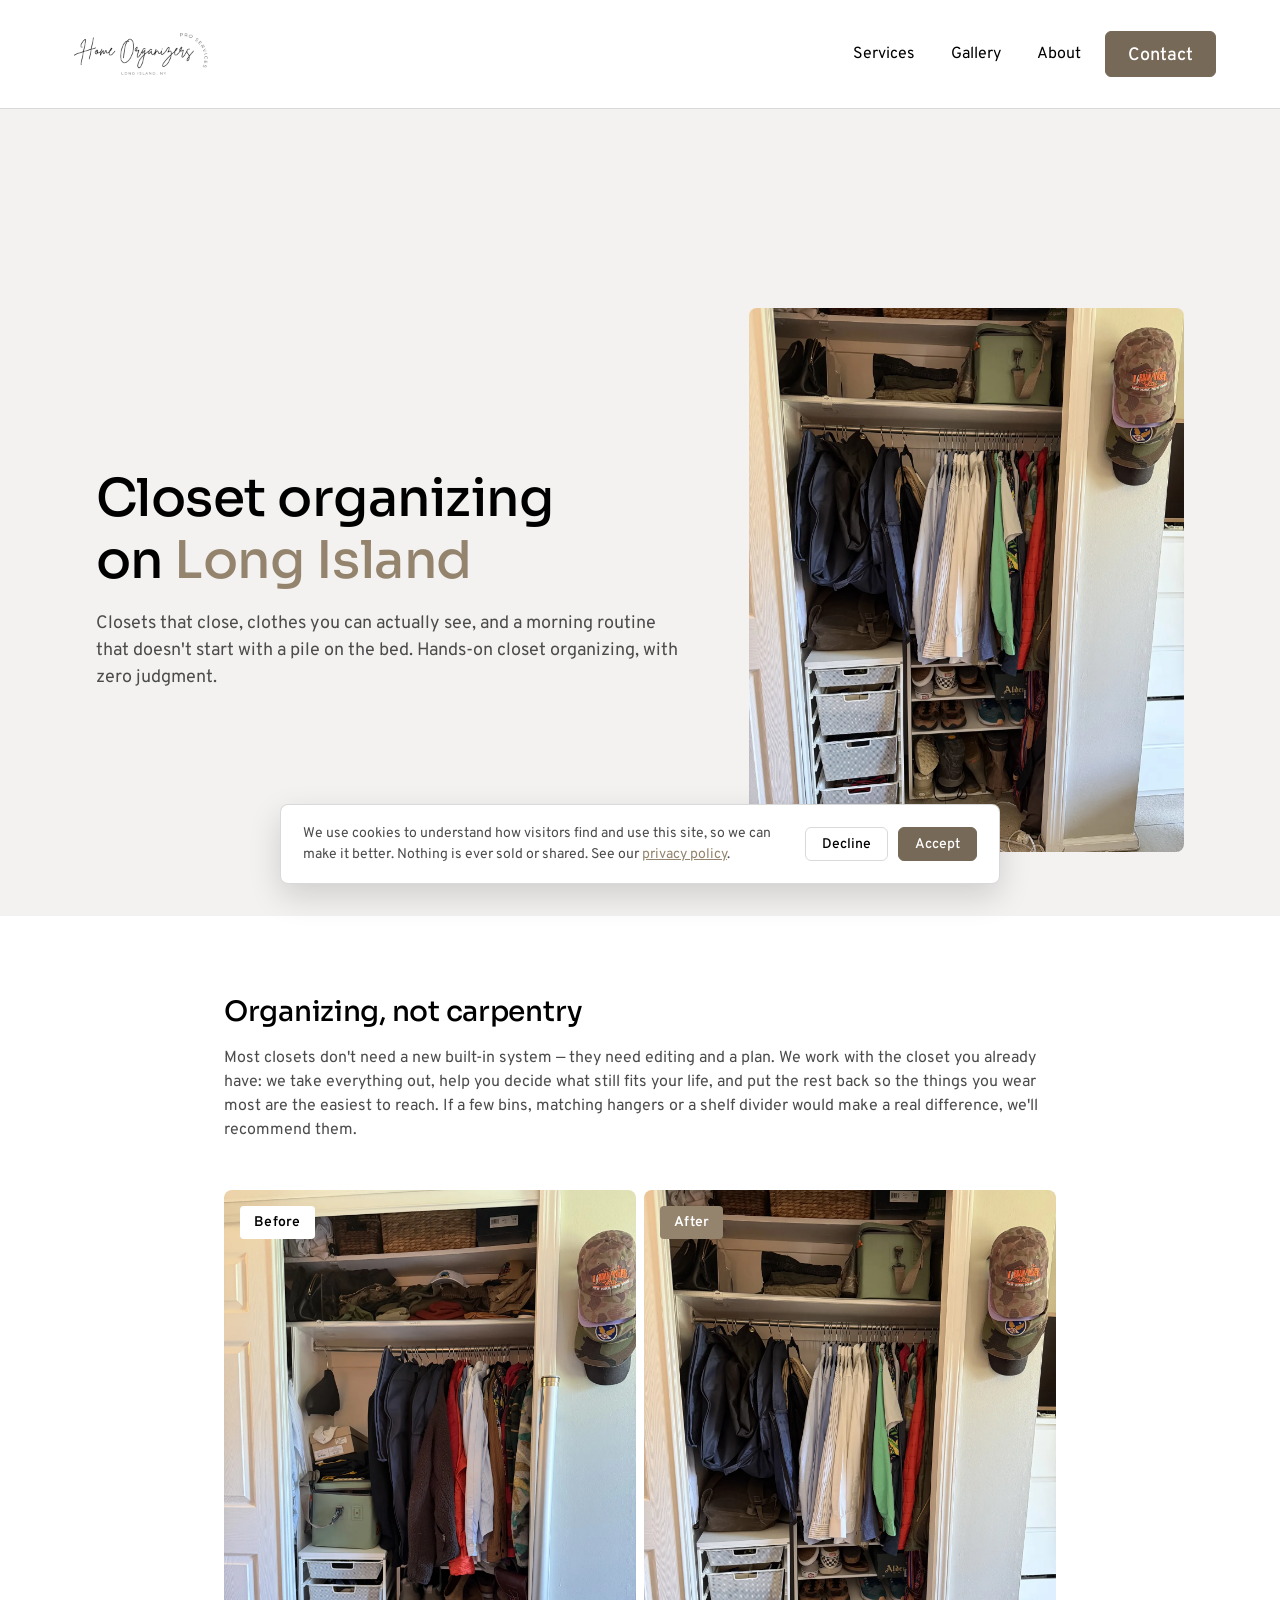
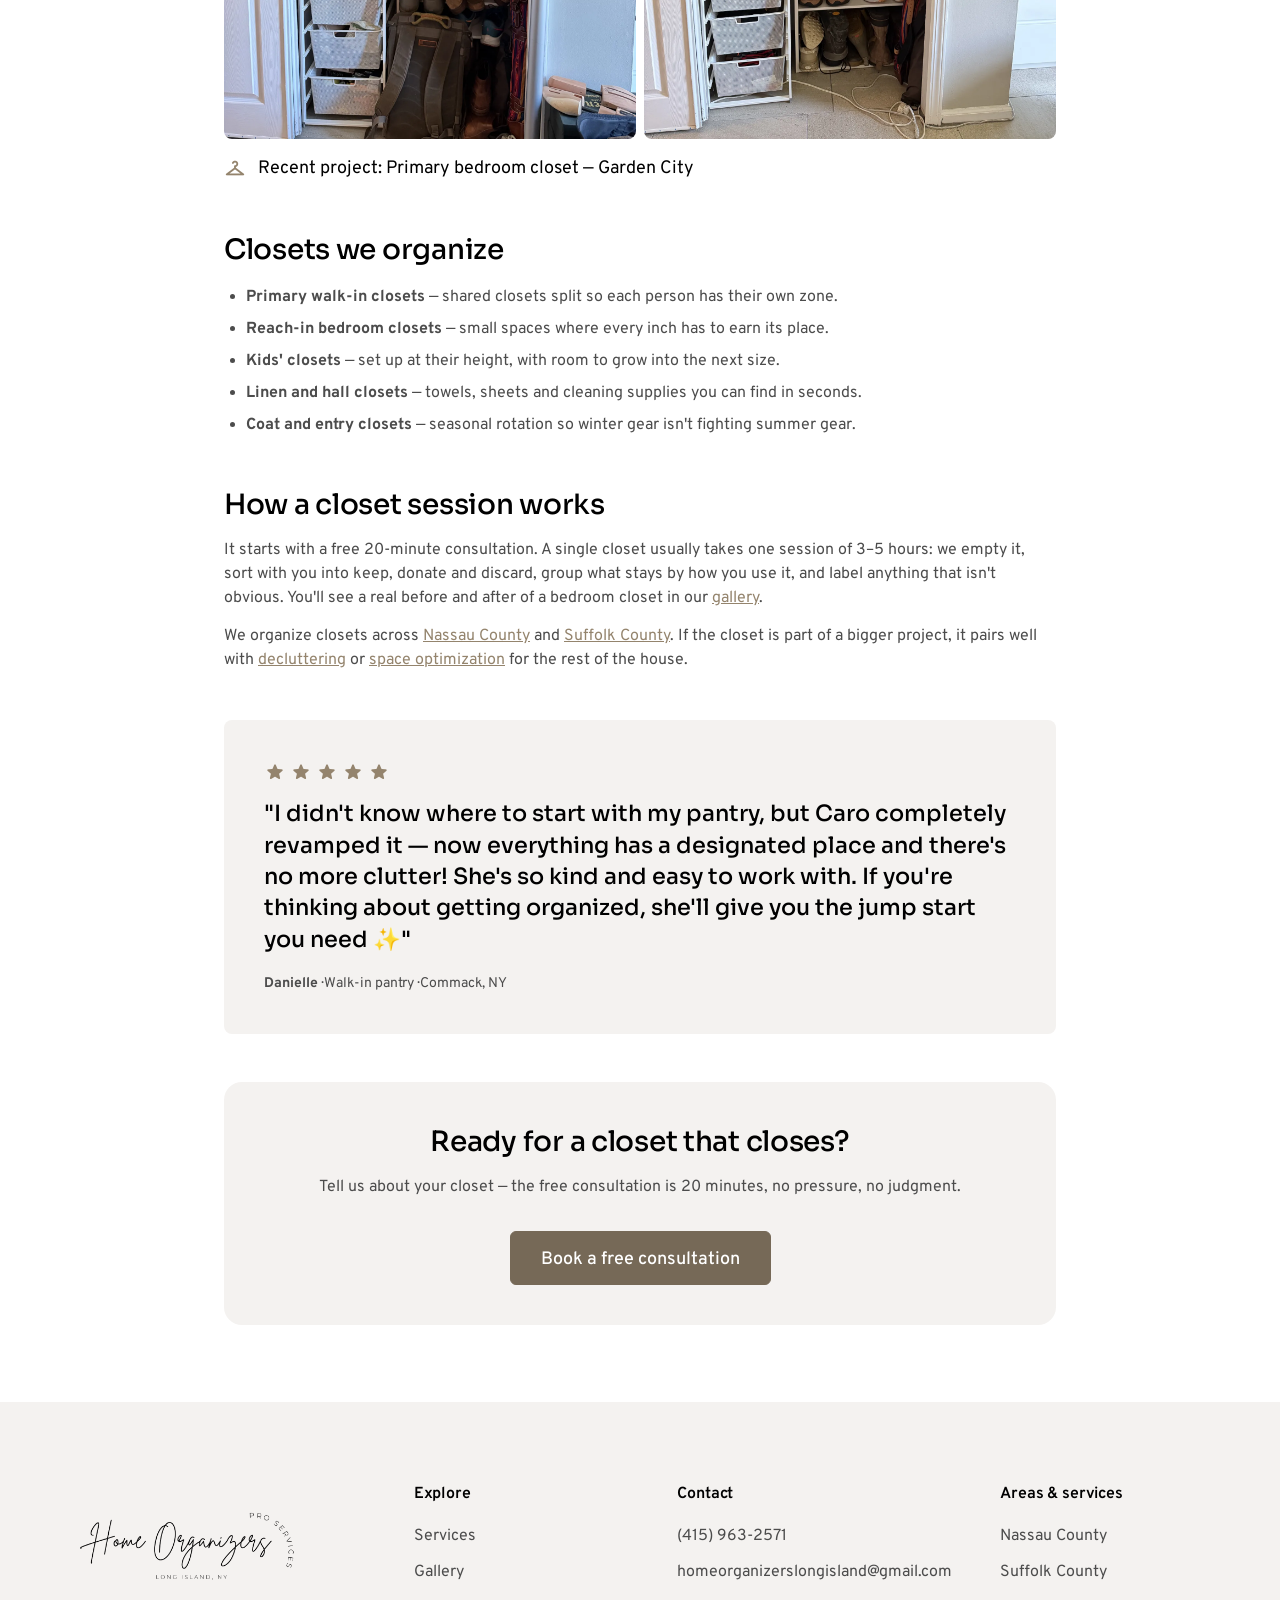
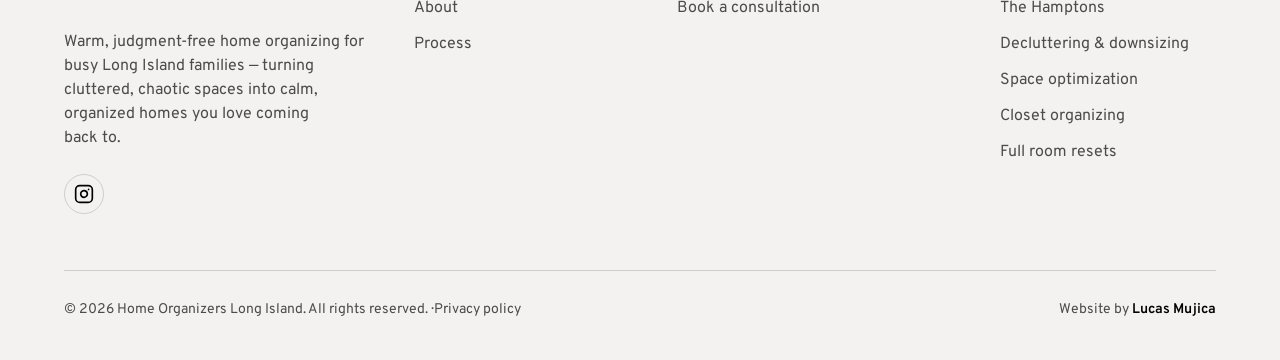
==== commit 92162d9e: "Optically center Overpass labels in buttons and chips Overpass has tall descender metrics, so button" ====
--- a/closet-organizing-long-island.html
+++ b/closet-organizing-long-island.html
@@ -86,8 +86,8 @@
             rel="stylesheet"
             href="https://fonts.googleapis.com/css2?family=Material+Symbols+Rounded:opsz,wght,FILL,GRAD@20..48,100..700,0..1,-50..200&amp;display=block"
         />
-        <link rel="stylesheet" href="styles.css?v=4" />
-        <link rel="stylesheet" href="contact-form.css?v=3" />
+        <link rel="stylesheet" href="styles.css?v=7" />
+        <link rel="stylesheet" href="contact-form.css?v=7" />
     </head>
     <body>
         <header class="nav">
@@ -258,14 +258,16 @@
             <div class="footer-inner">
                 <div class="footer-top">
                     <div class="footer-brand">
-                        <img
-                            src="assets/images/logo-li.png"
-                            alt="Home Organizers Long Island"
-                            width="912"
-                            height="480"
-                            loading="eager"
-                            decoding="async"
-                        />
+                        <a href="index.html" class="footer-logo" aria-label="Home Organizers Long Island — home">
+                            <img
+                                src="assets/images/logo-li.png"
+                                alt="Home Organizers Long Island"
+                                width="912"
+                                height="480"
+                                loading="eager"
+                                decoding="async"
+                            />
+                        </a>
                         <p>
                             Warm, judgment-free home organizing for busy Long Island
                             families — turning cluttered, chaotic spaces into calm,
@@ -466,13 +468,13 @@
         </div>
         <div class="hc-field" data-for="photo">
         <span class="hc-flabel" id="hcPhotoLabel">Send a photo (optional) — no tidying first!</span>
-        <label class="hc-drop" for="hcPhoto"><span class="ms" aria-hidden="true">add_photo_alternate</span><span><b>Add up to 3 photos</b><small>Tap to choose, or drop them here</small></span><input type="file" id="hcPhoto" name="photo" accept="image/*" multiple="" aria-labelledby="hcPhotoLabel" aria-describedby="err-photo"></label>
-        <input type="file" name="photo2" accept="image/*" hidden><input type="file" name="photo3" accept="image/*" hidden>
+        <div class="hc-drop"><label class="hc-sr" for="hcPhoto">Photo 1</label><span class="ms" aria-hidden="true">add_photo_alternate</span><span><b>Add up to 3 photos</b><small>Tap to choose, or drop them here</small></span><input type="file" id="hcPhoto" name="photo" accept="image/*" multiple="" aria-labelledby="hcPhotoLabel" aria-describedby="err-photo"></div>
+        <label class="hc-sr" for="hcPhoto2">Photo 2</label><input type="file" id="hcPhoto2" name="photo2" accept="image/*" hidden><label class="hc-sr" for="hcPhoto3">Photo 3</label><input type="file" id="hcPhoto3" name="photo3" accept="image/*" hidden>
         <ul class="hc-thumbs js-only" id="hcThumbs" aria-label="Selected photos"></ul>
         <p class="hc-err" id="err-photo" hidden=""><span class="ms" aria-hidden="true">error</span><span></span></p>
         </div>
         <div class="hc-field">
-        <label for="hcMessage">Message <span class="hc-tag">(optional)</span></label>
+        <div class="hc-flabel"><label for="hcMessage">Message</label><span class="hc-tag">(optional)</span></div>
         <textarea id="hcMessage" name="message" rows="3" placeholder="Anything you’d like Caro to know"></textarea>
         </div>
         <div class="hc-alert" id="formError" role="alert" hidden="">
@@ -500,8 +502,9 @@
         </div>
         </div>
         </dialog>
-        <script src="analytics.js?v=2" defer></script>
-        <script src="script.js?v=4" defer></script>
-        <script src="contact-form.js?v=1" defer></script>
+        <script src="analytics.js?v=4" defer></script>
+        <script src="script.js?v=6" defer></script>
+        <script src="contact-form.js?v=2" defer></script>
+        <script src="location-autocomplete.js?v=1" defer></script>
     </body>
 </html>
--- a/styles.css
+++ b/styles.css
@@ -351,7 +351,9 @@
     font-family: var(--font-body);
     font-weight: 500;
     font-size: var(--text-medium);
-    padding: 11px 22px;
+    /* Overpass sits high in its line box (tall descender metrics), so the
+       label gets 2px more on top than below to look optically centered. */
+    padding: 13px 22px 9px;
     border: 1px solid transparent;
     cursor: pointer;
     line-height: 1.2;
@@ -403,7 +405,7 @@
     background: var(--color-white-10);
 }
 .btn--sm {
-    padding: 8px 16px;
+    padding: 9px 16px 7px;
     font-size: var(--text-small);
 }
 .btn--link {
@@ -817,7 +819,7 @@
     margin-top: 36px;
 }
 .btn--lg {
-    padding: 15px 30px;
+    padding: 17px 30px 13px;
     font-size: var(--text-medium);
 }
 
@@ -985,6 +987,16 @@
     color: rgba(255, 255, 255, 0.86);
     font-size: var(--text-regular);
 }
+/* .btn--link is dark and the card is a stretched flex column: keep the link
+   light, left-aligned and only as wide as its text. */
+.bgcard .btn--link {
+    align-self: flex-start;
+    margin-top: 16px;
+    color: #fff;
+}
+.bgcard .btn--link:hover {
+    color: var(--color-arrowtown-lighter);
+}
 @media (max-width: 991px) {
     .services-grid {
         grid-template-columns: 1fr;
@@ -1003,7 +1015,8 @@
         transition: transform 0.5s cubic-bezier(0.4, 0, 0.2, 1);
     }
     .bgcard h3,
-    .bgcard p {
+    .bgcard p,
+    .bgcard .btn--link {
         opacity: 0;
         transform: translateY(18px);
         transition:
@@ -1013,6 +1026,9 @@
     .bgcard p {
         transition-delay: 0.07s;
     }
+    .bgcard .btn--link {
+        transition-delay: 0.14s;
+    }
     .bgcard:hover::after,
     .bgcard:focus-within::after {
         opacity: 1;
@@ -1023,8 +1039,10 @@
     }
     .bgcard:hover h3,
     .bgcard:hover p,
+    .bgcard:hover .btn--link,
     .bgcard:focus-within h3,
-    .bgcard:focus-within p {
+    .bgcard:focus-within p,
+    .bgcard:focus-within .btn--link {
         opacity: 1;
         transform: none;
     }
@@ -2392,3 +2410,390 @@
         transition: none;
     }
 }
+
+/* ============================================================
+   GARAGE & HOLIDAY DECOR LANDING (garage-organizing-long-island.html)
+   Seasonal accents: pine for "before the holidays", berry for
+   "pack it away". Everything else uses the site tokens.
+   ============================================================ */
+.gl {
+    --gl-pine: #2f4a3a;
+    --gl-pine-tint: #e6ece6;
+    --gl-pine-line: #c9d4cb;
+    --gl-berry: #8a342d;
+    --gl-berry-tint: #f6e7e4;
+    --gl-berry-line: #e3c9c4;
+    --gl-mono: 'DM Mono', ui-monospace, SFMono-Regular, Menlo, monospace;
+}
+.gl-hero .subpage-hero-copy .h2 {
+    margin-top: 20px;
+}
+.gl-chips {
+    display: flex;
+    flex-wrap: wrap;
+    gap: 8px;
+    margin: 0;
+    padding: 0;
+    list-style: none;
+}
+.gl-chip {
+    font-size: 13px;
+    font-weight: 600;
+    padding: 6px 12px 4px;
+    border-radius: var(--radius-tag);
+    background: var(--color-white);
+    border: 1px solid var(--border);
+}
+.gl-chip--pine {
+    color: var(--gl-pine);
+    border-color: var(--gl-pine-line);
+}
+.gl-chip--berry {
+    color: var(--gl-berry);
+    border-color: var(--gl-berry-line);
+}
+.gl-actions {
+    display: flex;
+    flex-wrap: wrap;
+    align-items: center;
+    gap: 16px 28px;
+    margin-top: 28px;
+}
+.gl-hero-figure {
+    position: relative;
+}
+.gl-label {
+    position: absolute;
+    left: 20px;
+    bottom: 20px;
+    padding: 5px 10px;
+    border-radius: 3px;
+    background: #111;
+    color: #fff;
+    font-family: var(--gl-mono);
+    font-size: 13px;
+    letter-spacing: 0.08em;
+}
+
+.gl-body {
+    padding: clamp(56px, 7vw, 96px) var(--section-pad-x) clamp(64px, 8vw, 112px);
+}
+.gl-body > .container {
+    max-width: 66rem;
+}
+.gl-section + .gl-section,
+.gl-section + .gl-cta {
+    margin-top: clamp(64px, 8vw, 96px);
+}
+.gl-head {
+    max-width: 42rem;
+    margin-bottom: 24px;
+}
+.gl-head .h4 {
+    margin-top: 8px;
+}
+.gl-head p {
+    margin-top: 12px;
+    color: var(--fg2);
+}
+.gl-kicker {
+    display: block;
+    font-family: var(--gl-mono);
+    font-size: 13px;
+    letter-spacing: 0.06em;
+    text-transform: uppercase;
+    color: var(--accent-hover);
+}
+
+/* Two windows */
+.gl-windows {
+    display: grid;
+    grid-template-columns: repeat(2, minmax(0, 1fr));
+    gap: 16px;
+}
+.gl-window {
+    display: flex;
+    flex-direction: column;
+    gap: 10px;
+    padding: 28px;
+    border-radius: var(--radius-card);
+    background: var(--bg2);
+    border-top: 3px solid var(--gl-pine);
+}
+.gl-window--berry {
+    border-top-color: var(--gl-berry);
+}
+.gl-window-when {
+    font-size: 13px;
+    font-weight: 600;
+    color: var(--gl-pine);
+}
+.gl-window--berry .gl-window-when {
+    color: var(--gl-berry);
+}
+.gl-window p {
+    color: var(--fg2);
+}
+
+/* Garage plan */
+.gl-zones {
+    display: grid;
+    grid-template-columns: repeat(6, minmax(0, 1fr));
+    grid-template-rows: repeat(4, 92px);
+    gap: 8px;
+    margin: 0;
+    padding: 16px;
+    list-style: none;
+    border: 1px solid var(--border);
+    border-radius: var(--radius-card);
+    background: #fafaf9;
+}
+.gl-zone {
+    display: flex;
+    flex-direction: column;
+    justify-content: space-between;
+    padding: 14px 16px;
+    border-radius: 6px;
+    background: var(--color-arrowtown-lighter);
+    color: var(--color-arrowtown-darker);
+}
+.gl-zone b {
+    font-family: var(--font-heading);
+    font-weight: 500;
+    font-size: 1.05rem;
+    line-height: 1.3;
+}
+.gl-zone-tag {
+    font-family: var(--gl-mono);
+    font-size: 12px;
+    letter-spacing: 0.06em;
+    text-transform: uppercase;
+}
+.gl-zone--holiday {
+    grid-column: 1 / 4;
+    grid-row: 1;
+    background: var(--gl-berry-tint);
+    color: #5a2520;
+}
+.gl-zone--patio {
+    grid-column: 4 / 7;
+    grid-row: 1;
+}
+.gl-zone--tools {
+    grid-column: 1 / 3;
+    grid-row: 2 / 4;
+    background: var(--gl-pine-tint);
+    color: #1f3328;
+}
+.gl-zone--car {
+    grid-column: 3 / 7;
+    grid-row: 2 / 4;
+    flex-direction: row;
+    align-items: center;
+    justify-content: center;
+    gap: 10px;
+    background: var(--color-white);
+    border: 1px dashed var(--color-arrowtown-light);
+    color: var(--fg2);
+}
+.gl-zone--car .ms {
+    font-size: 28px;
+}
+.gl-zone--sports {
+    grid-column: 1 / 4;
+    grid-row: 4;
+}
+.gl-zone--door {
+    grid-column: 4 / 7;
+    grid-row: 4;
+}
+
+/* Illustrative pack-up pair */
+.gl-project {
+    margin: 0;
+}
+.gl-caption {
+    margin-top: 12px;
+    font-size: var(--text-small);
+    color: var(--fg2);
+}
+
+/* Steps */
+.gl-steps {
+    display: grid;
+    grid-template-columns: repeat(3, minmax(0, 1fr));
+    gap: 16px;
+    margin: 0;
+    padding: 0;
+    list-style: none;
+}
+.gl-step {
+    display: flex;
+    flex-direction: column;
+    gap: 8px;
+    padding: 24px;
+    border: 1px solid var(--border);
+    border-radius: var(--radius-card);
+}
+.gl-step-n {
+    font-family: var(--font-heading);
+    font-weight: 500;
+    font-size: 2rem;
+    line-height: 1;
+    color: var(--accent);
+}
+.gl-step p,
+.gl-note {
+    color: var(--fg2);
+}
+.gl-note {
+    margin-top: 20px;
+}
+.gl-note a {
+    color: var(--accent-hover);
+    text-decoration: underline;
+}
+
+/* Review */
+.gl-quote {
+    padding: clamp(24px, 4vw, 40px);
+    border-radius: var(--radius-card);
+    background: var(--bg3);
+}
+.gl-quote .testi-stars {
+    margin-bottom: 16px;
+}
+.gl-quote blockquote {
+    margin: 0;
+}
+.gl-quote blockquote p {
+    font-family: var(--font-heading);
+    font-weight: 500;
+    font-size: clamp(1.1rem, 2vw, 1.35rem);
+    line-height: 1.45;
+    color: var(--fg1);
+    margin-bottom: 18px;
+}
+.gl-quote .who {
+    font-size: var(--text-small);
+    color: var(--fg2);
+}
+
+/* Closing CTA */
+.gl-cta {
+    display: flex;
+    flex-direction: column;
+    align-items: center;
+    gap: 12px;
+    padding: clamp(40px, 6vw, 56px) clamp(24px, 4vw, 40px);
+    border-radius: var(--radius-card);
+    background: var(--color-arrowtown-darker);
+    color: var(--color-white);
+    text-align: center;
+}
+.gl-cta p {
+    max-width: 32rem;
+    color: var(--color-arrowtown-lighter);
+}
+.gl-cta-btn {
+    margin-top: 10px;
+    background: var(--color-white);
+    color: var(--color-arrowtown-darker);
+}
+.gl-cta-btn:hover {
+    background: var(--color-arrowtown-lighter);
+}
+.gl-cta .gl-cta-note {
+    font-size: 13px;
+}
+
+@media (max-width: 860px) {
+    .gl-windows,
+    .gl-steps {
+        grid-template-columns: minmax(0, 1fr);
+    }
+    .gl-zones {
+        grid-template-columns: repeat(2, minmax(0, 1fr));
+        grid-template-rows: none;
+        grid-auto-rows: minmax(84px, auto);
+    }
+    .gl-zones .gl-zone {
+        grid-column: auto;
+        grid-row: auto;
+    }
+    .gl-zones .gl-zone--car {
+        grid-column: 1 / -1;
+        order: -1;
+    }
+    .gl-zones .gl-zone--door {
+        grid-column: 1 / -1;
+    }
+}
+
+/* ============================================================
+   HOME — temporary holiday banner (remove after Jan 31)
+   ============================================================ */
+.holiday-banner {
+    padding: 32px var(--section-pad-x) 0;
+    background: var(--bg1);
+}
+.holiday-banner-inner {
+    max-width: var(--container-max);
+    margin-inline: auto;
+    display: flex;
+    flex-wrap: wrap;
+    align-items: center;
+    justify-content: space-between;
+    gap: 20px 32px;
+    padding: 28px clamp(24px, 4vw, 40px);
+    border-radius: var(--radius-card);
+    background: var(--color-arrowtown-darker);
+    color: var(--color-white);
+}
+.holiday-banner-copy {
+    display: flex;
+    align-items: center;
+    gap: 20px;
+    flex: 1 1 520px;
+    min-width: 0;
+}
+.holiday-banner-ico {
+    flex: 0 0 56px;
+    width: 56px;
+    height: 56px;
+    display: grid;
+    place-items: center;
+    border-radius: var(--radius-card);
+    background: var(--color-white-10);
+    color: var(--color-arrowtown-lighter);
+}
+.holiday-banner-ico .ms {
+    font-size: 28px;
+}
+.holiday-banner-title {
+    font-family: var(--font-heading);
+    font-weight: 500;
+    font-size: 1.375rem;
+    line-height: 1.3;
+}
+.holiday-banner-copy p + p {
+    margin-top: 4px;
+    color: var(--color-arrowtown-lighter);
+}
+.holiday-banner .btn {
+    background: var(--color-white);
+    color: var(--color-arrowtown-darker);
+    white-space: nowrap;
+}
+.holiday-banner .btn:hover {
+    background: var(--color-arrowtown-lighter);
+}
+@media (max-width: 560px) {
+    .holiday-banner-ico {
+        display: none;
+    }
+    .holiday-banner .btn {
+        width: 100%;
+        justify-content: center;
+    }
+}
--- a/contact-form.css
+++ b/contact-form.css
@@ -4,8 +4,9 @@
 .hc-root{--hc-err:oklch(0.5 0.14 32);--hc-line:var(--color-ink-15);font-family:var(--font-body);color:#000}
 .hc-root *,.hc-root *::before,.hc-root *::after{box-sizing:border-box}
 .hc-root a{color:var(--accent-hover)}.hc-root a:hover{color:var(--color-arrowtown-darker)}
-section.hc-root{container-type:inline-size;background:#fff}
-.hc-wrap{max-width:var(--container-max);margin:0 auto;padding:4.5rem 5% 6rem}
+section.hc-root{container-type:inline-size;background:#fff;padding:4.5rem var(--section-pad-x) 6rem}
+/* side padding lives on the section, like every other .section, so the content lines up with them */
+.hc-wrap{max-width:var(--container-max);margin:0 auto}
 /* first screen: title + form */
 .hc-top{display:grid;grid-template-columns:minmax(0,5fr) minmax(0,6fr);gap:clamp(40px,5cqi,72px);align-items:start}
 .hc-head{position:sticky;top:32px}
@@ -32,7 +33,8 @@
 .hc-stars .ms{font-size:20px;font-variation-settings:'FILL' 1}
 .hc-review blockquote{margin:0;font-size:1.0625rem;line-height:1.55;text-wrap:pretty}
 .hc-review figcaption{margin-top:12px;font-size:.9375rem;color:var(--fg2)}
-@container (max-width:860px){.hc-wrap{padding:3.5rem 5% 4rem}.hc-top{grid-template-columns:minmax(0,1fr);gap:28px}.hc-head{position:static}.hc-strip{grid-template-columns:minmax(0,1fr);gap:32px;margin-top:48px;padding-top:32px}}
+@media (max-width:860px){section.hc-root{padding-top:3.5rem;padding-bottom:4rem}}
+@container (max-width:860px){.hc-top{grid-template-columns:minmax(0,1fr);gap:28px}.hc-head{position:static}.hc-strip{grid-template-columns:minmax(0,1fr);gap:32px;margin-top:48px;padding-top:32px}}
 /* direct contact line */
 .hc-direct{margin-top:14px;display:grid;gap:2px;font-size:.9375rem;color:var(--fg2)}
 .hc-direct p{margin:0;display:flex;flex-wrap:wrap;align-items:center;gap:0 2px}
@@ -43,6 +45,8 @@
 .hc-direct .hc-pre{margin-right:4px}
 .hc-direct .hc-phone{margin-left:8px;padding-left:12px;border-left:1px solid var(--hc-line);color:#000;font-weight:500}
 .hc-direct .hc-area{gap:6px;min-height:32px}
+/* Phones: the number wraps onto its own line, so drop the divider and line it up with the links */
+@media (max-width:600px){.hc-direct .hc-phone{flex-basis:100%;margin-left:0;padding:4px 0 0;border-left:0}}
 /* form panel */
 .hc-panel{container-type:inline-size;background:var(--color-arrowtown-lightest);border-radius:var(--radius-card);padding:clamp(24px,3cqi,40px)}
 .hc-root form{display:grid}
@@ -102,6 +106,14 @@
 .hc-2col{display:grid;grid-template-columns:repeat(2,minmax(0,1fr));gap:24px}
 @container (max-width:479px){.hc-2col{grid-template-columns:minmax(0,1fr)}}
 .hc-help{font-size:.9375rem;color:var(--fg2);margin:0}
+/* town / ZIP suggestions (location-autocomplete.js) */
+.hc-field[data-for=location]{position:relative}
+.hc-ac{position:absolute;left:0;right:0;z-index:5;list-style:none;margin:0;padding:6px;max-height:300px;overflow-y:auto;background:#fff;border:1px solid var(--hc-line);border-radius:var(--radius-card);box-shadow:0 12px 32px var(--color-ink-15)}
+.hc-ac[hidden]{display:none}
+.hc-ac li{display:flex;align-items:baseline;justify-content:space-between;gap:12px;min-height:44px;padding:10px 12px;border-radius:6px;cursor:pointer}
+.hc-ac li.is-active,.hc-ac li:hover{background:var(--color-arrowtown-lightest)}
+.hc-ac-main{font-size:1rem;color:#000}
+.hc-ac-sub{flex:none;font-size:.875rem;color:var(--fg2)}
 /* photo */
 .hc-drop{position:relative;display:flex;gap:14px;align-items:center;padding:14px 16px;border:1px dashed var(--color-arrowtown-light);border-radius:var(--radius-card);background:#fff;cursor:pointer;transition:border-color .2s,background .2s}
 .hc-drop:hover,.hc-drop.is-over{border-color:var(--accent);background:var(--color-arrowtown-lightest)}
@@ -145,6 +157,8 @@
 .hc-send{display:grid;gap:12px;margin-top:28px}
 .hc-send[hidden]{display:none}
 .hc-privacy{margin:0;font-size:.875rem;color:var(--fg2)}
+/* Narrow panels: full-width submit with Back underneath, instead of a lone Back row above a short button */
+@container (max-width:519px){.hc-send .hc-nav{flex-direction:column-reverse;align-items:stretch;gap:4px}.hc-send .hc-btn-main{width:100%}.hc-send .hc-back{align-self:center}}
 .hc-sending{display:none}
 .hc-spin{width:16px;height:16px;border-radius:50%;border:2px solid rgba(255,255,255,.4);border-top-color:#fff;animation:hc-spin .8s linear infinite}
 @keyframes hc-spin{to{transform:rotate(360deg)}}
